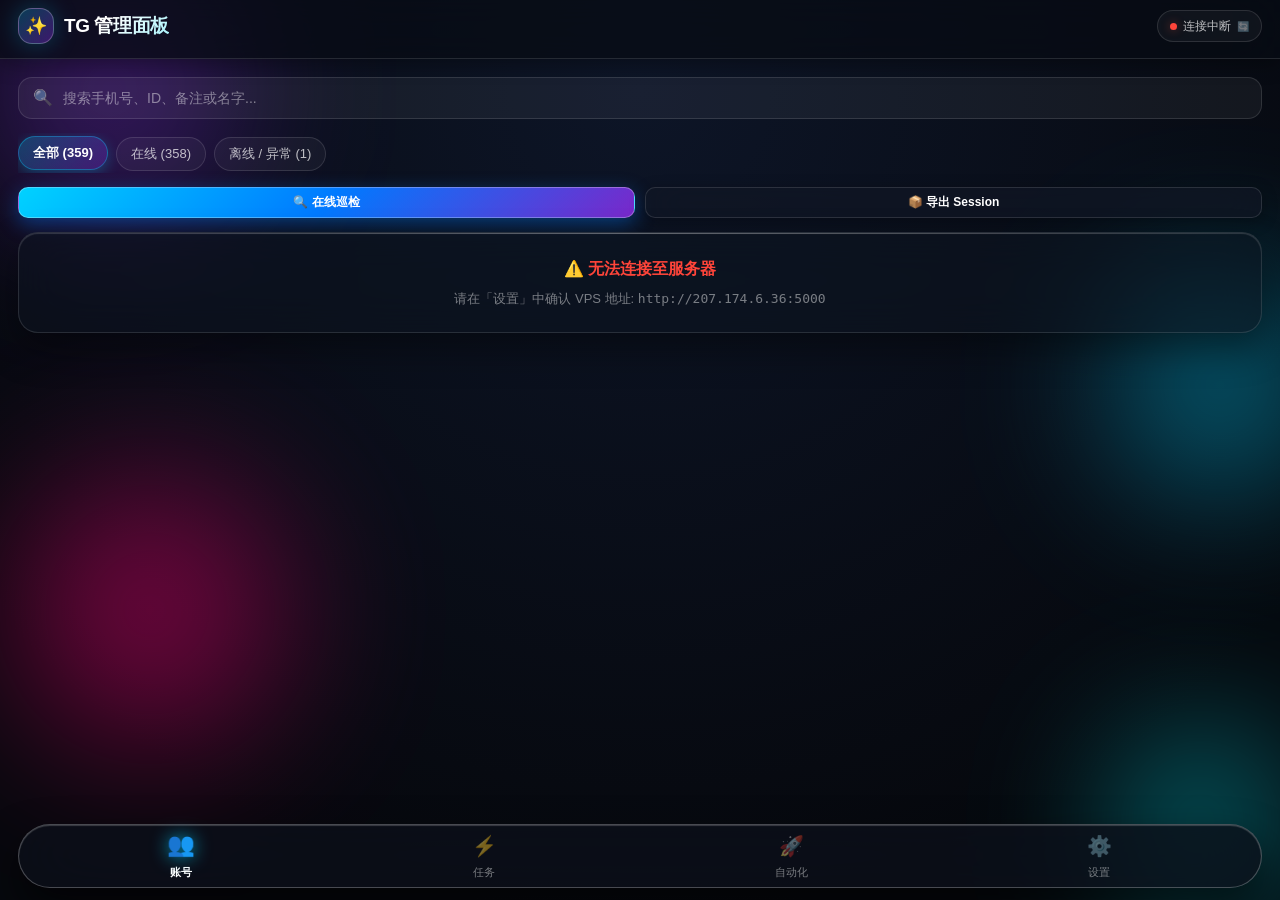
==== index.html @ 0efff495 "Initial commit: iOS Liquid Glass TGPanel Xcode project and GitHub Actions workflow" ====
<!DOCTYPE html>
<html lang="zh-CN">
<head>
  <meta charset="UTF-8">
  <meta name="viewport" content="width=device-width, initial-scale=1.0, maximum-scale=1.0, user-scalable=no, viewport-fit=cover">
  <meta name="apple-mobile-web-app-capable" content="yes">
  <meta name="apple-mobile-web-app-status-bar-style" content="black-translucent">
  <meta name="apple-mobile-web-app-title" content="TG面板">
  <title>TG 多账号管理面板</title>
  <link rel="stylesheet" href="styles.css">
</head>
<body>

  <!-- Ambient Dynamic Liquid Glow Background -->
  <div class="liquid-ambient-bg">
    <div class="orb orb-1"></div>
    <div class="orb orb-2"></div>
    <div class="orb orb-3"></div>
    <div class="orb orb-4"></div>
  </div>

  <!-- Toast Notification -->
  <div id="toast" class="glass-toast">提示信息</div>

  <!-- Main App Shell -->
  <div class="app-container">

    <!-- Glass Header -->
    <header class="glass-header">
      <div class="header-top">
        <div class="brand-wrapper">
          <div class="brand-logo-glass">✨</div>
          <span class="brand-title">TG 管理面板</span>
        </div>
        <div class="server-badge" onclick="loadData()">
          <span id="server-status-dot" class="status-dot"></span>
          <span id="server-status-text">VPS 在线</span>
          <span style="font-size:10px; opacity:0.6;">🔄</span>
        </div>
      </div>
    </header>

    <!-- Tab 1: 账号 (Accounts) -->
    <main id="tab-accounts" class="tab-content active">
      <div style="display:flex; flex-direction:column; gap:14px;">
        
        <!-- Search & Quick Action Bar -->
        <div class="glass-search-box">
          <span style="opacity:0.6;">🔍</span>
          <input type="text" id="account-search-input" placeholder="搜索手机号、ID、备注或名字...">
        </div>

        <!-- Filter Row -->
        <div id="account-filter-row" class="filter-scroll-row">
          <div class="glass-pill active" data-filter="all">全部 (<span id="acc-count-all">359</span>)</div>
          <div class="glass-pill" data-filter="online">在线 (<span id="acc-count-online">358</span>)</div>
          <div class="glass-pill" data-filter="offline">离线 / 异常 (<span id="acc-count-offline">1</span>)</div>
        </div>

        <!-- Quick Toolbar -->
        <div style="display:flex; gap:10px; justify-content:space-between;">
          <button class="glass-btn glass-btn-primary glass-btn-sm" onclick="triggerDailyCheck()" style="flex:1;">
            🔍 在线巡检
          </button>
          <button class="glass-btn glass-btn-sm" onclick="triggerExportSessions()" style="flex:1;">
            📦 导出 Session
          </button>
        </div>

        <!-- Account List Grid -->
        <div id="accounts-list" class="accounts-grid">
          <!-- Loaded via app.js -->
        </div>

      </div>
    </main>

    <!-- Tab 2: 任务 (Tasks) -->
    <main id="tab-tasks" class="tab-content">
      <div style="display:flex; flex-direction:column; gap:14px;">
        <div style="display:flex; justify-content:space-between; align-items:center;">
          <h2 style="font-size:18px; font-weight:700;">后台任务队列</h2>
          <button class="glass-btn glass-btn-sm" onclick="loadTasks()">🔄 刷新状态</button>
        </div>
        
        <div id="tasks-list" style="display:flex; flex-direction:column; gap:12px;">
          <!-- Loaded via app.js -->
        </div>
      </div>
    </main>

    <!-- Tab 3: 自动化 (Automations) -->
    <main id="tab-automations" class="tab-content">
      <div style="display:flex; flex-direction:column; gap:16px;">
        <h2 style="font-size:18px; font-weight:700;">快捷自动化动作</h2>
        
        <div class="auto-grid">
          <!-- Auto Verify -->
          <div class="glass-card auto-card-btn" onclick="triggerAutoVerify()">
            <div class="auto-icon-box" style="color:var(--accent-cyan); box-shadow:0 0 16px rgba(0,210,255,0.3);">⚡</div>
            <div>
              <div class="auto-title">自动进群验证</div>
              <div class="auto-desc">智能识别群按钮/验证码</div>
            </div>
          </div>

          <!-- LuckyStar Lottery -->
          <div class="glass-card auto-card-btn" onclick="triggerLuckyStar()">
            <div class="auto-icon-box" style="color:#ff0080; box-shadow:0 0 16px rgba(255,0,128,0.3);">🎰</div>
            <div>
              <div class="auto-title">幸运星抽奖</div>
              <div class="auto-desc">批量参与幸运星福利</div>
            </div>
          </div>

          <!-- Daily Checkin -->
          <div class="glass-card auto-card-btn" onclick="triggerDailyCheck()">
            <div class="auto-icon-box" style="color:var(--accent-mint); box-shadow:0 0 16px rgba(0,242,254,0.3);">📅</div>
            <div>
              <div class="auto-title">每日自动签到</div>
              <div class="auto-desc">Bot 签到与打卡自动化</div>
            </div>
          </div>

          <!-- Export Sessions -->
          <div class="glass-card auto-card-btn" onclick="triggerExportSessions()">
            <div class="auto-icon-box" style="color:var(--accent-purple); box-shadow:0 0 16px rgba(121,40,202,0.3);">📦</div>
            <div>
              <div class="auto-title">导出 Session</div>
              <div class="auto-desc">全量会话打包为 ZIP</div>
            </div>
          </div>
        </div>

      </div>
    </main>

    <!-- Tab 4: 设置 (Settings) -->
    <main id="tab-settings" class="tab-content">
      <div style="display:flex; flex-direction:column; gap:16px;">
        <h2 style="font-size:18px; font-weight:700;">系统与连接设置</h2>

        <div class="glass-card" style="display:flex; flex-direction:column; gap:14px;">
          <div style="font-size:15px; font-weight:600;">VPS 服务器直连地址</div>
          <div class="glass-search-box">
            <input type="text" id="server-url-input" placeholder="http://207.174.6.36:5000">
          </div>
          <button class="glass-btn glass-btn-primary" onclick="saveServerSettings()">
            💾 保存并应用连接
          </button>
        </div>

        <div class="glass-card" style="display:flex; flex-direction:column; gap:10px; font-size:13px; color:var(--text-secondary);">
          <div style="font-weight:700; font-size:15px; color:#fff;">关于 TGPanel iOS</div>
          <p>版本: <strong>v3.2.0 (Liquid Glass Edition)</strong></p>
          <p>风格: <strong>液态弥散玻璃 (Liquid Glassmorphism)</strong></p>
          <p>模式: <strong>独立客户端直连 (VPS 零修改架构)</strong></p>
        </div>
      </div>
    </main>

  </div>

  <!-- Realtime Log Terminal Sheet Modal -->
  <div id="log-modal" class="glass-modal-overlay" onclick="if(event.target===this)closeLogModal()">
    <div class="glass-modal-sheet">
      <div class="sheet-handle"></div>
      <div style="display:flex; justify-content:space-between; align-items:center;">
        <h3 id="log-modal-title" style="font-size:17px; font-weight:700;">实时任务日志</h3>
        <button class="glass-btn glass-btn-sm" onclick="closeLogModal()">✕ 关闭</button>
      </div>
      <div id="terminal-log-content" class="terminal-log-view">
        正在拉取最新控制台输出...
      </div>
    </div>
  </div>

  <!-- Floating Glass Tab Bar (iOS Native Style) -->
  <nav class="glass-tabbar">
    <div class="tabbar-item active" data-tab="accounts">
      <span class="tab-icon">👥</span>
      <span>账号</span>
    </div>
    <div class="tabbar-item" data-tab="tasks" style="position:relative;">
      <span class="tab-icon">⚡</span>
      <span>任务</span>
      <span id="task-running-badge" style="display:none; position:absolute; top:4px; right:12px; background:var(--accent-cyan); color:#000; font-size:9px; font-weight:800; padding:1px 5px; border-radius:10px;"></span>
    </div>
    <div class="tabbar-item" data-tab="automations">
      <span class="tab-icon">🚀</span>
      <span>自动化</span>
    </div>
    <div class="tabbar-item" data-tab="settings">
      <span class="tab-icon">⚙️</span>
      <span>设置</span>
    </div>
  </nav>

  <script src="app.js"></script>
</body>
</html>
---- styles.css ----
/* =========================================================
   TGPanel iOS Liquid Glassmorphism Design System (2026 Edition)
   ========================================================= */

:root {
  --bg-base: #06080d;
  --bg-deep: #0b0f19;
  
  /* Liquid Accents */
  --accent-cyan: #00d2ff;
  --accent-blue: #007aff;
  --accent-purple: #7928ca;
  --accent-pink: #ff0080;
  --accent-mint: #00f2fe;
  --accent-green: #30d158;
  --accent-orange: #ff9500;
  --accent-red: #ff453a;

  /* Glass Materials */
  --glass-bg-primary: rgba(18, 24, 38, 0.65);
  --glass-bg-secondary: rgba(255, 255, 255, 0.04);
  --glass-bg-card: rgba(14, 20, 32, 0.55);
  --glass-bg-sheet: rgba(10, 14, 24, 0.85);
  --glass-border: rgba(255, 255, 255, 0.12);
  --glass-border-highlight: rgba(255, 255, 255, 0.25);
  --glass-border-cyan: rgba(0, 210, 255, 0.35);
  
  /* Text */
  --text-primary: #ffffff;
  --text-secondary: rgba(255, 255, 255, 0.72);
  --text-muted: rgba(255, 255, 255, 0.45);
  --text-link: #38bdf8;

  /* Blur & Radius */
  --blur-strong: 32px;
  --blur-medium: 20px;
  --blur-light: 10px;
  --radius-xl: 28px;
  --radius-lg: 20px;
  --radius-md: 14px;
  --radius-sm: 10px;
  --radius-pill: 9999px;

  /* Shadows */
  --shadow-glass: 0 16px 36px rgba(0, 0, 0, 0.4), inset 0 1px 1px rgba(255, 255, 255, 0.15);
  --shadow-glow-cyan: 0 0 24px rgba(0, 210, 255, 0.25);
  --shadow-glow-purple: 0 0 24px rgba(121, 40, 202, 0.25);
  --shadow-glow-green: 0 0 16px rgba(48, 209, 88, 0.3);
  
  /* Safe Areas */
  --safe-top: env(safe-area-inset-top, 24px);
  --safe-bottom: env(safe-area-inset-bottom, 24px);
}

* {
  box-sizing: border-box;
  margin: 0;
  padding: 0;
  -webkit-tap-highlight-color: transparent;
  user-select: none;
  -webkit-user-select: none;
}

input, textarea, select {
  user-select: auto;
  -webkit-user-select: auto;
}

body {
  font-family: -apple-system, BlinkMacSystemFont, "SF Pro Display", "SF Pro Text", "Helvetica Neue", sans-serif;
  background-color: var(--bg-base);
  color: var(--text-primary);
  min-height: 100vh;
  min-height: -webkit-fill-available;
  overflow-x: hidden;
  position: relative;
  line-height: 1.5;
  -webkit-font-smoothing: antialiased;
}

/* =========================================================
   Liquid Ambient Mesh Background
   ========================================================= */
.liquid-ambient-bg {
  position: fixed;
  top: 0;
  left: 0;
  right: 0;
  bottom: 0;
  z-index: -1;
  overflow: hidden;
  pointer-events: none;
  background: radial-gradient(circle at 50% 10%, #0d1527 0%, var(--bg-base) 80%);
}

.orb {
  position: absolute;
  border-radius: 50%;
  filter: blur(70px);
  opacity: 0.6;
  animation: floatOrb 18s ease-in-out infinite alternate;
}

.orb-1 {
  width: 380px;
  height: 380px;
  background: radial-gradient(circle, var(--accent-purple) 0%, rgba(121, 40, 202, 0) 70%);
  top: -100px;
  left: -80px;
  animation-duration: 22s;
}

.orb-2 {
  width: 320px;
  height: 320px;
  background: radial-gradient(circle, var(--accent-cyan) 0%, rgba(0, 210, 255, 0) 70%);
  top: 25%;
  right: -100px;
  animation-duration: 16s;
  animation-delay: -5s;
}

.orb-3 {
  width: 400px;
  height: 400px;
  background: radial-gradient(circle, #ff007a 0%, rgba(255, 0, 122, 0) 70%);
  bottom: 10%;
  left: -50px;
  animation-duration: 25s;
  animation-delay: -10s;
}

.orb-4 {
  width: 260px;
  height: 260px;
  background: radial-gradient(circle, var(--accent-mint) 0%, rgba(0, 242, 254, 0) 70%);
  bottom: -50px;
  right: -50px;
  animation-duration: 20s;
  animation-delay: -15s;
}

@keyframes floatOrb {
  0% { transform: translate(0, 0) scale(1); }
  50% { transform: translate(40px, 60px) scale(1.15); }
  100% { transform: translate(-30px, 30px) scale(0.9); }
}

/* =========================================================
   App Shell Layout
   ========================================================= */
.app-container {
  display: flex;
  flex-direction: column;
  min-height: 100vh;
  padding-bottom: calc(90px + var(--safe-bottom));
}

/* Glass Header (Dynamic Island / Notch Friendly) */
.glass-header {
  position: sticky;
  top: 0;
  z-index: 100;
  padding: calc(var(--safe-top) + 8px) 18px 14px;
  background: rgba(8, 12, 20, 0.72);
  backdrop-filter: blur(var(--blur-strong));
  -webkit-backdrop-filter: blur(var(--blur-strong));
  border-bottom: 1px solid var(--glass-border);
  box-shadow: 0 4px 20px rgba(0,0,0,0.35);
  display: flex;
  flex-direction: column;
  gap: 12px;
}

.header-top {
  display: flex;
  align-items: center;
  justify-content: space-between;
}

.brand-wrapper {
  display: flex;
  align-items: center;
  gap: 10px;
}

.brand-logo-glass {
  width: 36px;
  height: 36px;
  border-radius: var(--radius-md);
  background: linear-gradient(135deg, rgba(0, 210, 255, 0.25), rgba(121, 40, 202, 0.45));
  border: 1px solid var(--glass-border-highlight);
  display: flex;
  align-items: center;
  justify-content: center;
  box-shadow: var(--shadow-glow-cyan);
  font-size: 18px;
}

.brand-title {
  font-size: 19px;
  font-weight: 700;
  letter-spacing: -0.4px;
  background: linear-gradient(135deg, #ffffff 40%, #a5f3fc 100%);
  -webkit-background-clip: text;
  -webkit-text-fill-color: transparent;
}

.server-badge {
  display: flex;
  align-items: center;
  gap: 6px;
  padding: 6px 12px;
  background: var(--glass-bg-secondary);
  border: 1px solid var(--glass-border);
  border-radius: var(--radius-pill);
  font-size: 12px;
  font-weight: 500;
  color: var(--text-secondary);
  cursor: pointer;
  transition: all 0.25s ease;
}

.server-badge:active {
  transform: scale(0.96);
  background: rgba(255, 255, 255, 0.08);
}

.status-dot {
  width: 7px;
  height: 7px;
  border-radius: 50%;
  background-color: var(--accent-green);
  box-shadow: var(--shadow-glow-green);
  animation: pulseDot 2s infinite;
}

.status-dot.offline {
  background-color: var(--accent-red);
  box-shadow: 0 0 10px rgba(255, 69, 58, 0.4);
  animation: none;
}

@keyframes pulseDot {
  0%, 100% { opacity: 1; transform: scale(1); }
  50% { opacity: 0.5; transform: scale(1.2); }
}

/* =========================================================
   Glass Cards & Core UI Components
   ========================================================= */
.glass-card {
  background: var(--glass-bg-card);
  backdrop-filter: blur(var(--blur-medium));
  -webkit-backdrop-filter: blur(var(--blur-medium));
  border: 1px solid var(--glass-border);
  border-radius: var(--radius-lg);
  padding: 16px;
  box-shadow: var(--shadow-glass);
  position: relative;
  overflow: hidden;
  transition: transform 0.2s ease, border-color 0.25s ease;
}

.glass-card::before {
  content: '';
  position: absolute;
  top: 0;
  left: 0;
  right: 0;
  height: 1px;
  background: linear-gradient(90deg, rgba(255,255,255,0) 0%, rgba(255,255,255,0.25) 50%, rgba(255,255,255,0) 100%);
}

.glass-card:active {
  transform: scale(0.985);
}

/* Search Bar (Liquid Glass Style) */
.glass-search-box {
  display: flex;
  align-items: center;
  background: rgba(255, 255, 255, 0.05);
  border: 1px solid var(--glass-border);
  border-radius: var(--radius-md);
  padding: 8px 14px;
  gap: 10px;
  transition: all 0.3s cubic-bezier(0.16, 1, 0.3, 1);
}

.glass-search-box:focus-within {
  background: rgba(255, 255, 255, 0.08);
  border-color: var(--accent-cyan);
  box-shadow: 0 0 18px rgba(0, 210, 255, 0.2);
}

.glass-search-box input {
  background: transparent;
  border: none;
  outline: none;
  color: var(--text-primary);
  font-size: 14px;
  width: 100%;
}

.glass-search-box input::placeholder {
  color: var(--text-muted);
}

/* Filter Pills */
.filter-scroll-row {
  display: flex;
  gap: 8px;
  overflow-x: auto;
  padding: 4px 0 2px;
  scrollbar-width: none;
}
.filter-scroll-row::-webkit-scrollbar {
  display: none;
}

.glass-pill {
  padding: 6px 14px;
  border-radius: var(--radius-pill);
  background: rgba(255, 255, 255, 0.04);
  border: 1px solid var(--glass-border);
  font-size: 13px;
  font-weight: 500;
  color: var(--text-secondary);
  white-space: nowrap;
  cursor: pointer;
  transition: all 0.25s cubic-bezier(0.175, 0.885, 0.32, 1.275);
}

.glass-pill.active {
  background: linear-gradient(135deg, rgba(0, 210, 255, 0.25), rgba(121, 40, 202, 0.35));
  border-color: var(--glass-border-cyan);
  color: #fff;
  font-weight: 600;
  box-shadow: 0 4px 14px rgba(0, 210, 255, 0.25);
  transform: translateY(-1px);
}

/* Glass Buttons */
.glass-btn {
  display: inline-flex;
  align-items: center;
  justify-content: center;
  gap: 8px;
  padding: 10px 18px;
  border-radius: var(--radius-md);
  font-size: 14px;
  font-weight: 600;
  border: 1px solid var(--glass-border);
  background: var(--glass-bg-primary);
  color: var(--text-primary);
  cursor: pointer;
  backdrop-filter: blur(var(--blur-medium));
  -webkit-backdrop-filter: blur(var(--blur-medium));
  box-shadow: 0 4px 16px rgba(0,0,0,0.3);
  transition: all 0.25s cubic-bezier(0.16, 1, 0.3, 1);
  text-decoration: none;
}

.glass-btn:active {
  transform: scale(0.95);
  background: rgba(255, 255, 255, 0.12);
}

.glass-btn-primary {
  background: linear-gradient(135deg, #00d2ff 0%, #007aff 50%, #7928ca 100%);
  border: 1px solid rgba(255, 255, 255, 0.3);
  box-shadow: 0 6px 20px rgba(0, 122, 255, 0.4);
  color: #fff;
}

.glass-btn-primary:active {
  box-shadow: 0 2px 10px rgba(0, 122, 255, 0.6);
}

.glass-btn-danger {
  background: linear-gradient(135deg, rgba(255, 69, 58, 0.3), rgba(255, 69, 58, 0.15));
  border-color: rgba(255, 69, 58, 0.4);
  color: #ff6961;
}

.glass-btn-sm {
  padding: 6px 12px;
  font-size: 12px;
  border-radius: var(--radius-sm);
}

/* =========================================================
   Tab Content Containers
   ========================================================= */
.tab-content {
  display: none;
  padding: 18px;
  animation: fadeIn 0.3s cubic-bezier(0.16, 1, 0.3, 1);
}

.tab-content.active {
  display: block;
}

@keyframes fadeIn {
  from { opacity: 0; transform: translateY(8px); }
  to { opacity: 1; transform: translateY(0); }
}

/* Account List Item Cards */
.accounts-grid {
  display: flex;
  flex-direction: column;
  gap: 12px;
}

.account-card {
  display: flex;
  flex-direction: column;
  gap: 10px;
}

.account-card-header {
  display: flex;
  justify-content: space-between;
  align-items: flex-start;
}

.account-title-row {
  display: flex;
  align-items: center;
  gap: 8px;
}

.account-name {
  font-size: 16px;
  font-weight: 700;
  color: var(--text-primary);
}

.account-phone {
  font-size: 13px;
  color: var(--accent-cyan);
  font-family: ui-monospace, "SF Mono", monospace;
  background: rgba(0, 210, 255, 0.1);
  padding: 2px 8px;
  border-radius: 6px;
  border: 1px solid rgba(0, 210, 255, 0.2);
}

.account-meta {
  display: grid;
  grid-template-columns: repeat(2, 1fr);
  gap: 8px;
  font-size: 12px;
  color: var(--text-secondary);
}

.meta-box {
  background: rgba(255, 255, 255, 0.03);
  padding: 6px 10px;
  border-radius: 8px;
  border: 1px solid rgba(255, 255, 255, 0.05);
}

.meta-box span.val {
  color: var(--text-primary);
  font-family: ui-monospace, "SF Mono", monospace;
}

/* =========================================================
   Tasks & Progress Component
   ========================================================= */
.task-item {
  display: flex;
  flex-direction: column;
  gap: 12px;
}

.task-item-top {
  display: flex;
  justify-content: space-between;
  align-items: center;
}

.task-badge-state {
  font-size: 11px;
  font-weight: 700;
  text-transform: uppercase;
  padding: 3px 8px;
  border-radius: 6px;
}

.state-running { background: rgba(0, 210, 255, 0.2); color: var(--accent-cyan); border: 1px solid rgba(0, 210, 255, 0.3); }
.state-done { background: rgba(48, 209, 88, 0.2); color: var(--accent-green); border: 1px solid rgba(48, 209, 88, 0.3); }
.state-failed { background: rgba(255, 69, 58, 0.2); color: var(--accent-red); border: 1px solid rgba(255, 69, 58, 0.3); }
.state-paused { background: rgba(255, 149, 0, 0.2); color: var(--accent-orange); border: 1px solid rgba(255, 149, 0, 0.3); }

.glass-progress-bar {
  width: 100%;
  height: 8px;
  background: rgba(255, 255, 255, 0.08);
  border-radius: 99px;
  overflow: hidden;
  border: 1px solid rgba(255, 255, 255, 0.05);
  position: relative;
}

.glass-progress-fill {
  height: 100%;
  background: linear-gradient(90deg, var(--accent-cyan), var(--accent-purple), var(--accent-pink));
  border-radius: 99px;
  transition: width 0.4s ease;
  box-shadow: 0 0 12px rgba(0, 210, 255, 0.6);
}

/* =========================================================
   Automations Action Grid
   ========================================================= */
.auto-grid {
  display: grid;
  grid-template-columns: repeat(auto-fill, minmax(160px, 1fr));
  gap: 14px;
}

.auto-card-btn {
  display: flex;
  flex-direction: column;
  align-items: flex-start;
  gap: 10px;
  padding: 16px;
  cursor: pointer;
}

.auto-icon-box {
  width: 44px;
  height: 44px;
  border-radius: var(--radius-md);
  background: linear-gradient(135deg, rgba(255,255,255,0.1), rgba(255,255,255,0.03));
  border: 1px solid var(--glass-border-highlight);
  display: flex;
  align-items: center;
  justify-content: center;
  font-size: 22px;
}

.auto-title {
  font-size: 15px;
  font-weight: 700;
  color: var(--text-primary);
}

.auto-desc {
  font-size: 12px;
  color: var(--text-muted);
}

/* =========================================================
   Floating Glass Tab Bar (iOS Native Style)
   ========================================================= */
.glass-tabbar {
  position: fixed;
  bottom: calc(var(--safe-bottom) + 12px);
  left: 18px;
  right: 18px;
  height: 64px;
  background: rgba(12, 16, 26, 0.78);
  backdrop-filter: blur(var(--blur-strong));
  -webkit-backdrop-filter: blur(var(--blur-strong));
  border: 1px solid var(--glass-border-highlight);
  border-radius: 32px;
  display: flex;
  justify-content: space-around;
  align-items: center;
  padding: 0 10px;
  box-shadow: 0 20px 40px rgba(0, 0, 0, 0.6), inset 0 1px 1px rgba(255, 255, 255, 0.2);
  z-index: 999;
}

.tabbar-item {
  display: flex;
  flex-direction: column;
  align-items: center;
  justify-content: center;
  gap: 3px;
  color: var(--text-muted);
  font-size: 11px;
  font-weight: 500;
  padding: 8px 16px;
  border-radius: var(--radius-pill);
  cursor: pointer;
  transition: all 0.3s cubic-bezier(0.175, 0.885, 0.32, 1.275);
}

.tabbar-item .tab-icon {
  font-size: 20px;
  transition: transform 0.3s ease;
}

.tabbar-item.active {
  color: #fff;
  font-weight: 700;
}

.tabbar-item.active .tab-icon {
  transform: translateY(-2px) scale(1.12);
  filter: drop-shadow(0 0 8px rgba(0, 210, 255, 0.7));
}

.tabbar-item:active {
  transform: scale(0.9);
}

/* =========================================================
   Glass Modal & Log Viewer
   ========================================================= */
.glass-modal-overlay {
  position: fixed;
  top: 0;
  left: 0;
  right: 0;
  bottom: 0;
  background: rgba(0, 0, 0, 0.65);
  backdrop-filter: blur(16px);
  -webkit-backdrop-filter: blur(16px);
  z-index: 1000;
  display: flex;
  align-items: flex-end;
  opacity: 0;
  pointer-events: none;
  transition: opacity 0.3s ease;
}

.glass-modal-overlay.open {
  opacity: 1;
  pointer-events: auto;
}

.glass-modal-sheet {
  width: 100%;
  max-height: 85vh;
  background: var(--glass-bg-sheet);
  border-top: 1px solid var(--glass-border-highlight);
  border-radius: 32px 32px 0 0;
  padding: 24px 20px calc(var(--safe-bottom) + 24px);
  box-shadow: 0 -20px 50px rgba(0,0,0,0.8);
  transform: translateY(100%);
  transition: transform 0.35s cubic-bezier(0.16, 1, 0.3, 1);
  display: flex;
  flex-direction: column;
  gap: 16px;
  overflow-y: auto;
}

.glass-modal-overlay.open .glass-modal-sheet {
  transform: translateY(0);
}

.sheet-handle {
  width: 40px;
  height: 5px;
  background: rgba(255, 255, 255, 0.25);
  border-radius: 99px;
  align-self: center;
  margin-bottom: -4px;
}

.terminal-log-view {
  background: #020408;
  border: 1px solid rgba(255, 255, 255, 0.08);
  border-radius: var(--radius-md);
  padding: 14px;
  font-family: ui-monospace, "SF Mono", "Fira Code", monospace;
  font-size: 12px;
  color: #a7f3d0;
  max-height: 380px;
  overflow-y: auto;
  white-space: pre-wrap;
  line-height: 1.6;
}

/* Toast Alerts */
.glass-toast {
  position: fixed;
  top: calc(var(--safe-top) + 20px);
  left: 50%;
  transform: translateX(-50%) translateY(-30px);
  background: rgba(18, 26, 44, 0.9);
  backdrop-filter: blur(var(--blur-strong));
  -webkit-backdrop-filter: blur(var(--blur-strong));
  border: 1px solid var(--glass-border-highlight);
  padding: 10px 20px;
  border-radius: var(--radius-pill);
  color: #fff;
  font-size: 14px;
  font-weight: 600;
  box-shadow: 0 10px 30px rgba(0, 0, 0, 0.5), var(--shadow-glow-cyan);
  z-index: 9999;
  opacity: 0;
  pointer-events: none;
  transition: all 0.3s cubic-bezier(0.175, 0.885, 0.32, 1.275);
}

.glass-toast.show {
  transform: translateX(-50%) translateY(0);
  opacity: 1;
}
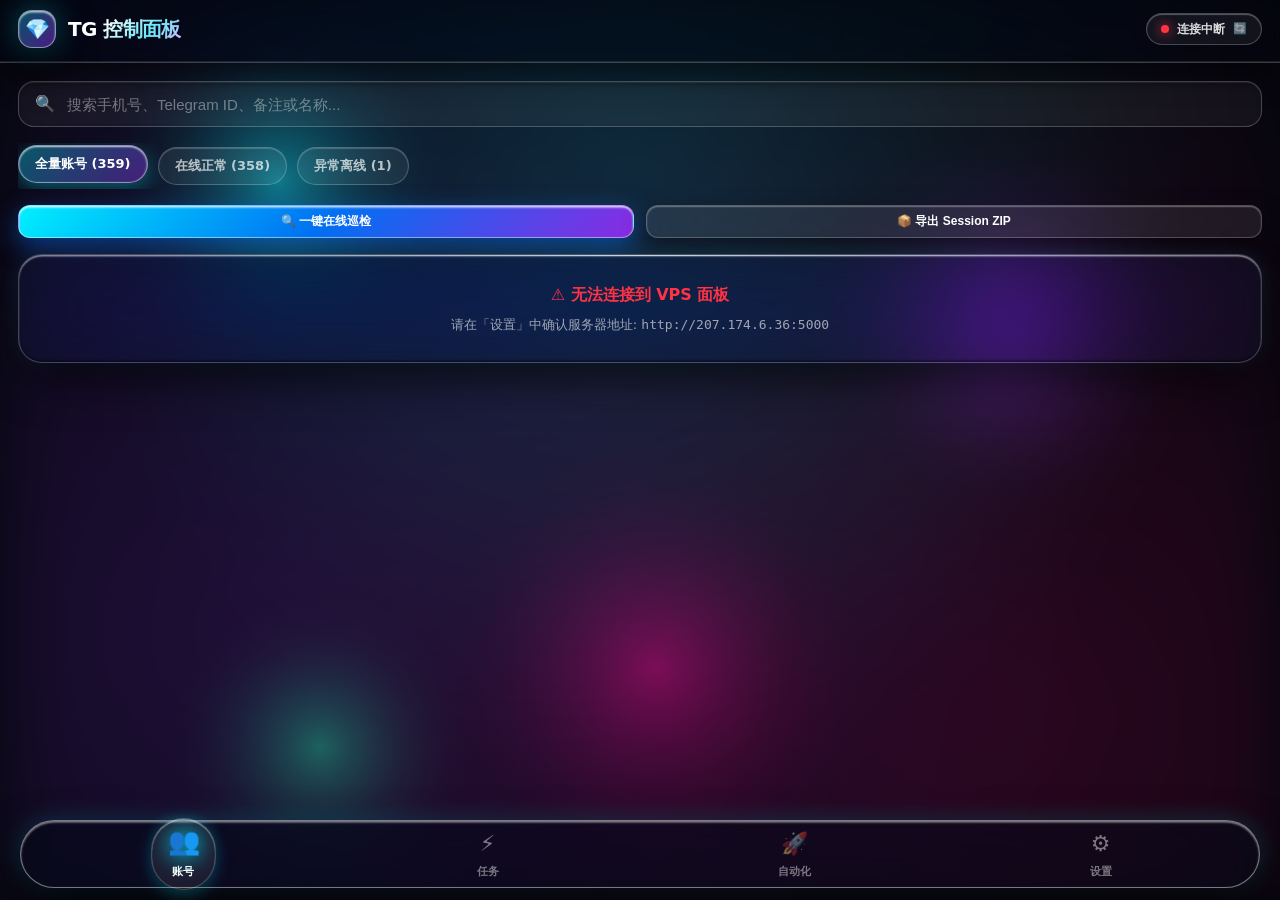
==== commit 8a030b48: "Overhaul iOS 27 hyper-fluid liquid glass UI with real-time dynamic canvas, touch ripples, and comple" ====
--- a/index.html
+++ b/index.html
@@ -11,65 +11,61 @@
 </head>
 <body>
 
-  <!-- Ambient Dynamic Liquid Glow Background -->
-  <div class="liquid-ambient-bg">
-    <div class="orb orb-1"></div>
-    <div class="orb orb-2"></div>
-    <div class="orb orb-3"></div>
-    <div class="orb orb-4"></div>
-  </div>
+  <!-- Dynamic Real-time Organic Liquid Mesh Canvas -->
+  <canvas id="liquid-canvas"></canvas>
+  <div class="liquid-caustic-layer"></div>
 
-  <!-- Toast Notification -->
-  <div id="toast" class="glass-toast">提示信息</div>
+  <!-- Crystal Toast Alert -->
+  <div id="toast" class="crystal-toast">系统就绪</div>
 
-  <!-- Main App Shell -->
+  <!-- App Shell Layout -->
   <div class="app-container">
 
-    <!-- Glass Header -->
+    <!-- Crystal Header (Dynamic Island Style) -->
     <header class="glass-header">
       <div class="header-top">
         <div class="brand-wrapper">
-          <div class="brand-logo-glass">✨</div>
-          <span class="brand-title">TG 管理面板</span>
+          <div class="brand-logo-crystal">💎</div>
+          <span class="brand-title">TG 控制面板</span>
         </div>
-        <div class="server-badge" onclick="loadData()">
-          <span id="server-status-dot" class="status-dot"></span>
+        <div class="server-capsule" onclick="loadData()">
+          <span id="server-status-dot" class="neon-dot"></span>
           <span id="server-status-text">VPS 在线</span>
-          <span style="font-size:10px; opacity:0.6;">🔄</span>
+          <span style="font-size:11px; opacity:0.7;">🔄</span>
         </div>
       </div>
     </header>
 
     <!-- Tab 1: 账号 (Accounts) -->
     <main id="tab-accounts" class="tab-content active">
-      <div style="display:flex; flex-direction:column; gap:14px;">
+      <div style="display:flex; flex-direction:column; gap:16px;">
         
-        <!-- Search & Quick Action Bar -->
-        <div class="glass-search-box">
-          <span style="opacity:0.6;">🔍</span>
-          <input type="text" id="account-search-input" placeholder="搜索手机号、ID、备注或名字...">
+        <!-- Search Field -->
+        <div class="crystal-search-box">
+          <span style="font-size:16px; opacity:0.8;">🔍</span>
+          <input type="text" id="account-search-input" placeholder="搜索手机号、Telegram ID、备注或名称...">
         </div>
 
         <!-- Filter Row -->
-        <div id="account-filter-row" class="filter-scroll-row">
-          <div class="glass-pill active" data-filter="all">全部 (<span id="acc-count-all">359</span>)</div>
-          <div class="glass-pill" data-filter="online">在线 (<span id="acc-count-online">358</span>)</div>
-          <div class="glass-pill" data-filter="offline">离线 / 异常 (<span id="acc-count-offline">1</span>)</div>
+        <div id="account-filter-row" class="filter-row">
+          <div class="crystal-pill active" data-filter="all">全量账号 (<span id="acc-count-all">359</span>)</div>
+          <div class="crystal-pill" data-filter="online">在线正常 (<span id="acc-count-online">358</span>)</div>
+          <div class="crystal-pill" data-filter="offline">异常离线 (<span id="acc-count-offline">1</span>)</div>
         </div>
 
-        <!-- Quick Toolbar -->
-        <div style="display:flex; gap:10px; justify-content:space-between;">
-          <button class="glass-btn glass-btn-primary glass-btn-sm" onclick="triggerDailyCheck()" style="flex:1;">
-            🔍 在线巡检
+        <!-- Action Grid -->
+        <div style="display:grid; grid-template-columns:1fr 1fr; gap:12px;">
+          <button class="crystal-btn crystal-btn-primary crystal-btn-sm" onclick="triggerDailyCheck()">
+            🔍 一键在线巡检
           </button>
-          <button class="glass-btn glass-btn-sm" onclick="triggerExportSessions()" style="flex:1;">
-            📦 导出 Session
+          <button class="crystal-btn crystal-btn-sm" onclick="triggerExportSessions()">
+            📦 导出 Session ZIP
           </button>
         </div>
 
         <!-- Account List Grid -->
         <div id="accounts-list" class="accounts-grid">
-          <!-- Loaded via app.js -->
+          <!-- Populated by app.js -->
         </div>
 
       </div>
@@ -77,120 +73,119 @@
 
     <!-- Tab 2: 任务 (Tasks) -->
     <main id="tab-tasks" class="tab-content">
-      <div style="display:flex; flex-direction:column; gap:14px;">
+      <div style="display:flex; flex-direction:column; gap:16px;">
         <div style="display:flex; justify-content:space-between; align-items:center;">
-          <h2 style="font-size:18px; font-weight:700;">后台任务队列</h2>
-          <button class="glass-btn glass-btn-sm" onclick="loadTasks()">🔄 刷新状态</button>
+          <h2 style="font-size:19px; font-weight:800; letter-spacing:-0.5px;">实时任务引擎</h2>
+          <button class="crystal-btn crystal-btn-sm" onclick="loadTasks()">🔄 刷新</button>
         </div>
         
-        <div id="tasks-list" style="display:flex; flex-direction:column; gap:12px;">
-          <!-- Loaded via app.js -->
+        <div id="tasks-list" style="display:flex; flex-direction:column; gap:14px;">
+          <!-- Populated by app.js -->
         </div>
       </div>
     </main>
 
     <!-- Tab 3: 自动化 (Automations) -->
     <main id="tab-automations" class="tab-content">
-      <div style="display:flex; flex-direction:column; gap:16px;">
-        <h2 style="font-size:18px; font-weight:700;">快捷自动化动作</h2>
+      <div style="display:flex; flex-direction:column; gap:18px;">
+        <h2 style="font-size:19px; font-weight:800; letter-spacing:-0.5px;">自动化执行器</h2>
         
-        <div class="auto-grid">
-          <!-- Auto Verify -->
-          <div class="glass-card auto-card-btn" onclick="triggerAutoVerify()">
-            <div class="auto-icon-box" style="color:var(--accent-cyan); box-shadow:0 0 16px rgba(0,210,255,0.3);">⚡</div>
+        <div style="display:grid; grid-template-columns:repeat(auto-fill, minmax(160px, 1fr)); gap:14px;">
+          
+          <div class="crystal-card" onclick="triggerAutoVerify()" style="cursor:pointer; display:flex; flex-direction:column; gap:10px;">
+            <div style="width:44px; height:44px; border-radius:14px; background:linear-gradient(135deg,rgba(0,240,255,0.3),rgba(0,112,243,0.5)); border:var(--specular-border-bright); display:flex; align-items:center; justify-content:center; font-size:22px;">⚡</div>
             <div>
-              <div class="auto-title">自动进群验证</div>
-              <div class="auto-desc">智能识别群按钮/验证码</div>
+              <div style="font-size:16px; font-weight:700;">智能入群验证</div>
+              <div style="font-size:12px; color:rgba(255,255,255,0.5);">自动过人机验证码</div>
             </div>
           </div>
 
-          <!-- LuckyStar Lottery -->
-          <div class="glass-card auto-card-btn" onclick="triggerLuckyStar()">
-            <div class="auto-icon-box" style="color:#ff0080; box-shadow:0 0 16px rgba(255,0,128,0.3);">🎰</div>
+          <div class="crystal-card" onclick="triggerLuckyStar()" style="cursor:pointer; display:flex; flex-direction:column; gap:10px;">
+            <div style="width:44px; height:44px; border-radius:14px; background:linear-gradient(135deg,rgba(255,0,127,0.3),rgba(138,43,226,0.5)); border:var(--specular-border-bright); display:flex; align-items:center; justify-content:center; font-size:22px;">🎰</div>
             <div>
-              <div class="auto-title">幸运星抽奖</div>
-              <div class="auto-desc">批量参与幸运星福利</div>
+              <div style="font-size:16px; font-weight:700;">幸运星抽奖</div>
+              <div style="font-size:12px; color:rgba(255,255,255,0.5);">全量账号批量领福利</div>
             </div>
           </div>
 
-          <!-- Daily Checkin -->
-          <div class="glass-card auto-card-btn" onclick="triggerDailyCheck()">
-            <div class="auto-icon-box" style="color:var(--accent-mint); box-shadow:0 0 16px rgba(0,242,254,0.3);">📅</div>
+          <div class="crystal-card" onclick="triggerDailyCheck()" style="cursor:pointer; display:flex; flex-direction:column; gap:10px;">
+            <div style="width:44px; height:44px; border-radius:14px; background:linear-gradient(135deg,rgba(0,255,170,0.3),rgba(0,240,255,0.5)); border:var(--specular-border-bright); display:flex; align-items:center; justify-content:center; font-size:22px;">📅</div>
             <div>
-              <div class="auto-title">每日自动签到</div>
-              <div class="auto-desc">Bot 签到与打卡自动化</div>
+              <div style="font-size:16px; font-weight:700;">每日自动签到</div>
+              <div style="font-size:12px; color:rgba(255,255,255,0.5);">多账号 Bot 自动化</div>
             </div>
           </div>
 
-          <!-- Export Sessions -->
-          <div class="glass-card auto-card-btn" onclick="triggerExportSessions()">
-            <div class="auto-icon-box" style="color:var(--accent-purple); box-shadow:0 0 16px rgba(121,40,202,0.3);">📦</div>
+          <div class="crystal-card" onclick="triggerExportSessions()" style="cursor:pointer; display:flex; flex-direction:column; gap:10px;">
+            <div style="width:44px; height:44px; border-radius:14px; background:linear-gradient(135deg,rgba(138,43,226,0.3),rgba(255,0,127,0.5)); border:var(--specular-border-bright); display:flex; align-items:center; justify-content:center; font-size:22px;">📦</div>
             <div>
-              <div class="auto-title">导出 Session</div>
-              <div class="auto-desc">全量会话打包为 ZIP</div>
+              <div style="font-size:16px; font-weight:700;">全量导出</div>
+              <div style="font-size:12px; color:rgba(255,255,255,0.5);">打包 .session 会话</div>
             </div>
           </div>
+
         </div>
-
       </div>
     </main>
 
     <!-- Tab 4: 设置 (Settings) -->
     <main id="tab-settings" class="tab-content">
-      <div style="display:flex; flex-direction:column; gap:16px;">
-        <h2 style="font-size:18px; font-weight:700;">系统与连接设置</h2>
+      <div style="display:flex; flex-direction:column; gap:18px;">
+        <h2 style="font-size:19px; font-weight:800; letter-spacing:-0.5px;">系统与连接配置</h2>
 
-        <div class="glass-card" style="display:flex; flex-direction:column; gap:14px;">
-          <div style="font-size:15px; font-weight:600;">VPS 服务器直连地址</div>
-          <div class="glass-search-box">
+        <div class="crystal-card" style="display:flex; flex-direction:column; gap:14px;">
+          <div style="font-size:15px; font-weight:700;">VPS 服务器 API 直连地址</div>
+          <div class="crystal-search-box">
             <input type="text" id="server-url-input" placeholder="http://207.174.6.36:5000">
           </div>
-          <button class="glass-btn glass-btn-primary" onclick="saveServerSettings()">
-            💾 保存并应用连接
+          <button class="crystal-btn crystal-btn-primary" onclick="saveServerSettings()">
+            💾 保存并同步连接
           </button>
         </div>
 
-        <div class="glass-card" style="display:flex; flex-direction:column; gap:10px; font-size:13px; color:var(--text-secondary);">
-          <div style="font-weight:700; font-size:15px; color:#fff;">关于 TGPanel iOS</div>
-          <p>版本: <strong>v3.2.0 (Liquid Glass Edition)</strong></p>
-          <p>风格: <strong>液态弥散玻璃 (Liquid Glassmorphism)</strong></p>
-          <p>模式: <strong>独立客户端直连 (VPS 零修改架构)</strong></p>
+        <div class="crystal-card" style="display:flex; flex-direction:column; gap:8px; font-size:13px; color:rgba(255,255,255,0.75);">
+          <div style="font-weight:800; font-size:16px; color:#fff; display:flex; align-items:center; gap:8px;">
+            <span>💎</span> TGPanel iOS Future Edition
+          </div>
+          <p>设计语言: <strong>iOS 27 VisionOS Hyper-Liquid Glass</strong></p>
+          <p>架构模式: <strong>Swift WKWebView 原生容器 (零侵入云端)</strong></p>
+          <p>当前版本: <strong>v3.2.0 (Crystal Refraction)</strong></p>
         </div>
       </div>
     </main>
 
   </div>
 
-  <!-- Realtime Log Terminal Sheet Modal -->
-  <div id="log-modal" class="glass-modal-overlay" onclick="if(event.target===this)closeLogModal()">
-    <div class="glass-modal-sheet">
-      <div class="sheet-handle"></div>
+  <!-- Terminal Log Sheet Modal -->
+  <div id="log-modal" class="modal-backdrop" onclick="if(event.target===this)closeLogModal()">
+    <div class="modal-sheet">
+      <div class="modal-bar"></div>
       <div style="display:flex; justify-content:space-between; align-items:center;">
-        <h3 id="log-modal-title" style="font-size:17px; font-weight:700;">实时任务日志</h3>
-        <button class="glass-btn glass-btn-sm" onclick="closeLogModal()">✕ 关闭</button>
+        <h3 id="log-modal-title" style="font-size:18px; font-weight:800;">任务控制台输出</h3>
+        <button class="crystal-btn crystal-btn-sm" onclick="closeLogModal()">✕ 关闭</button>
       </div>
-      <div id="terminal-log-content" class="terminal-log-view">
+      <div id="terminal-log-content" class="terminal-view">
         正在拉取最新控制台输出...
       </div>
     </div>
   </div>
 
-  <!-- Floating Glass Tab Bar (iOS Native Style) -->
-  <nav class="glass-tabbar">
-    <div class="tabbar-item active" data-tab="accounts">
+  <!-- Prismatic Floating Crystal Tab Bar -->
+  <nav class="crystal-tabbar">
+    <div class="tab-btn active" data-tab="accounts">
       <span class="tab-icon">👥</span>
       <span>账号</span>
     </div>
-    <div class="tabbar-item" data-tab="tasks" style="position:relative;">
+    <div class="tab-btn" data-tab="tasks" style="position:relative;">
       <span class="tab-icon">⚡</span>
       <span>任务</span>
-      <span id="task-running-badge" style="display:none; position:absolute; top:4px; right:12px; background:var(--accent-cyan); color:#000; font-size:9px; font-weight:800; padding:1px 5px; border-radius:10px;"></span>
+      <span id="task-running-badge" style="display:none; position:absolute; top:6px; right:14px; background:var(--neon-cyan); color:#000; font-size:9px; font-weight:900; padding:1px 6px; border-radius:10px; box-shadow:0 0 10px var(--neon-cyan);"></span>
     </div>
-    <div class="tabbar-item" data-tab="automations">
+    <div class="tab-btn" data-tab="automations">
       <span class="tab-icon">🚀</span>
       <span>自动化</span>
     </div>
-    <div class="tabbar-item" data-tab="settings">
+    <div class="tab-btn" data-tab="settings">
       <span class="tab-icon">⚙️</span>
       <span>设置</span>
     </div>
--- a/styles.css
+++ b/styles.css
@@ -1,54 +1,46 @@
-/* =========================================================
-   TGPanel iOS Liquid Glassmorphism Design System (2026 Edition)
-   ========================================================= */
+/* ==========================================================================
+   iOS 27 / visionOS Future Edition: Hyper-Fluid Liquid Glassmorphism CSS Engine
+   ========================================================================== */
 
 :root {
-  --bg-base: #06080d;
-  --bg-deep: #0b0f19;
+  --bg-deep-void: #03060c;
   
-  /* Liquid Accents */
-  --accent-cyan: #00d2ff;
-  --accent-blue: #007aff;
-  --accent-purple: #7928ca;
-  --accent-pink: #ff0080;
-  --accent-mint: #00f2fe;
-  --accent-green: #30d158;
-  --accent-orange: #ff9500;
-  --accent-red: #ff453a;
-
-  /* Glass Materials */
-  --glass-bg-primary: rgba(18, 24, 38, 0.65);
-  --glass-bg-secondary: rgba(255, 255, 255, 0.04);
-  --glass-bg-card: rgba(14, 20, 32, 0.55);
-  --glass-bg-sheet: rgba(10, 14, 24, 0.85);
-  --glass-border: rgba(255, 255, 255, 0.12);
-  --glass-border-highlight: rgba(255, 255, 255, 0.25);
-  --glass-border-cyan: rgba(0, 210, 255, 0.35);
+  /* Futuristic Prismatic Liquid Spectrum */
+  --neon-cyan: #00f0ff;
+  --neon-electric-blue: #0070f3;
+  --neon-violet: #8a2be2;
+  --neon-magenta: #ff007f;
+  --neon-mint: #00ffaa;
+  --neon-amber: #ff9900;
+  --neon-crimson: #ff3344;
+
+  /* True Crystal Liquid Glass Materials */
+  --glass-crystal-card: rgba(16, 24, 44, 0.42);
+  --glass-crystal-sheet: rgba(10, 16, 32, 0.78);
+  --glass-crystal-pill: rgba(255, 255, 255, 0.06);
   
-  /* Text */
-  --text-primary: #ffffff;
-  --text-secondary: rgba(255, 255, 255, 0.72);
-  --text-muted: rgba(255, 255, 255, 0.45);
-  --text-link: #38bdf8;
-
-  /* Blur & Radius */
-  --blur-strong: 32px;
-  --blur-medium: 20px;
-  --blur-light: 10px;
-  --radius-xl: 28px;
-  --radius-lg: 20px;
-  --radius-md: 14px;
-  --radius-sm: 10px;
-  --radius-pill: 9999px;
-
-  /* Shadows */
-  --shadow-glass: 0 16px 36px rgba(0, 0, 0, 0.4), inset 0 1px 1px rgba(255, 255, 255, 0.15);
-  --shadow-glow-cyan: 0 0 24px rgba(0, 210, 255, 0.25);
-  --shadow-glow-purple: 0 0 24px rgba(121, 40, 202, 0.25);
-  --shadow-glow-green: 0 0 16px rgba(48, 209, 88, 0.3);
+  /* Specular Light Borders */
+  --specular-border: 1px solid rgba(255, 255, 255, 0.22);
+  --specular-border-bright: 1px solid rgba(255, 255, 255, 0.45);
+  --specular-border-cyan: 1px solid rgba(0, 240, 255, 0.5);
   
-  /* Safe Areas */
-  --safe-top: env(safe-area-inset-top, 24px);
+  /* Futuristic Inner Refraction Shadows */
+  --shadow-crystal: 
+    0 24px 48px -12px rgba(0, 0, 0, 0.75),
+    inset 0 1.5px 1.5px 0 rgba(255, 255, 255, 0.5),
+    inset 0 -1.5px 2px 0 rgba(0, 0, 0, 0.5),
+    0 0 20px rgba(0, 240, 255, 0.1);
+
+  --shadow-crystal-glow: 
+    0 20px 40px rgba(0, 0, 0, 0.6),
+    0 0 30px rgba(0, 240, 255, 0.35),
+    inset 0 1.5px 2px rgba(255, 255, 255, 0.7);
+
+  /* Deep Apple Retinal Typography */
+  --font-primary: -apple-system, BlinkMacSystemFont, "SF Pro Display", "SF Pro Text", system-ui, sans-serif;
+  --font-mono: ui-monospace, "SF Mono", monospace;
+  
+  --safe-top: env(safe-area-inset-top, 28px);
   --safe-bottom: env(safe-area-inset-bottom, 24px);
 }
 
@@ -57,19 +49,20 @@
   margin: 0;
   padding: 0;
   -webkit-tap-highlight-color: transparent;
+  -webkit-touch-callout: none;
   user-select: none;
   -webkit-user-select: none;
 }
 
-input, textarea, select {
+input, textarea {
   user-select: auto;
   -webkit-user-select: auto;
 }
 
 body {
-  font-family: -apple-system, BlinkMacSystemFont, "SF Pro Display", "SF Pro Text", "Helvetica Neue", sans-serif;
-  background-color: var(--bg-base);
-  color: var(--text-primary);
+  font-family: var(--font-primary);
+  background: var(--bg-deep-void);
+  color: #ffffff;
   min-height: 100vh;
   min-height: -webkit-fill-available;
   overflow-x: hidden;
@@ -78,95 +71,71 @@
   -webkit-font-smoothing: antialiased;
 }
 
-/* =========================================================
-   Liquid Ambient Mesh Background
-   ========================================================= */
-.liquid-ambient-bg {
+/* ==========================================================================
+   Interactive Liquid Mesh Canvas & Dynamic Caustics
+   ========================================================================== */
+#liquid-canvas {
+  position: fixed;
+  top: 0;
+  left: 0;
+  width: 100vw;
+  height: 100vh;
+  z-index: -2;
+  pointer-events: none;
+}
+
+.liquid-caustic-layer {
   position: fixed;
   top: 0;
   left: 0;
   right: 0;
   bottom: 0;
   z-index: -1;
-  overflow: hidden;
   pointer-events: none;
-  background: radial-gradient(circle at 50% 10%, #0d1527 0%, var(--bg-base) 80%);
-}
-
-.orb {
-  position: absolute;
+  background: radial-gradient(circle at 50% 20%, rgba(0, 240, 255, 0.15) 0%, transparent 60%),
+              radial-gradient(circle at 80% 80%, rgba(255, 0, 127, 0.15) 0%, transparent 65%),
+              radial-gradient(circle at 20% 70%, rgba(138, 43, 226, 0.2) 0%, transparent 70%);
+  filter: blur(40px);
+  mix-blend-mode: screen;
+}
+
+/* Ripple effect container */
+.ripple-wave {
+  position: fixed;
   border-radius: 50%;
-  filter: blur(70px);
-  opacity: 0.6;
-  animation: floatOrb 18s ease-in-out infinite alternate;
-}
-
-.orb-1 {
-  width: 380px;
-  height: 380px;
-  background: radial-gradient(circle, var(--accent-purple) 0%, rgba(121, 40, 202, 0) 70%);
-  top: -100px;
-  left: -80px;
-  animation-duration: 22s;
-}
-
-.orb-2 {
-  width: 320px;
-  height: 320px;
-  background: radial-gradient(circle, var(--accent-cyan) 0%, rgba(0, 210, 255, 0) 70%);
-  top: 25%;
-  right: -100px;
-  animation-duration: 16s;
-  animation-delay: -5s;
-}
-
-.orb-3 {
-  width: 400px;
-  height: 400px;
-  background: radial-gradient(circle, #ff007a 0%, rgba(255, 0, 122, 0) 70%);
-  bottom: 10%;
-  left: -50px;
-  animation-duration: 25s;
-  animation-delay: -10s;
-}
-
-.orb-4 {
-  width: 260px;
-  height: 260px;
-  background: radial-gradient(circle, var(--accent-mint) 0%, rgba(0, 242, 254, 0) 70%);
-  bottom: -50px;
-  right: -50px;
-  animation-duration: 20s;
-  animation-delay: -15s;
-}
-
-@keyframes floatOrb {
-  0% { transform: translate(0, 0) scale(1); }
-  50% { transform: translate(40px, 60px) scale(1.15); }
-  100% { transform: translate(-30px, 30px) scale(0.9); }
-}
-
-/* =========================================================
+  transform: translate(-50%, -50%) scale(0);
+  background: radial-gradient(circle, rgba(0, 240, 255, 0.4) 0%, rgba(138, 43, 226, 0.2) 50%, transparent 70%);
+  pointer-events: none;
+  z-index: -1;
+  animation: rippleExpand 1.2s cubic-bezier(0.1, 0.8, 0.3, 1) forwards;
+}
+
+@keyframes rippleExpand {
+  0% { transform: translate(-50%, -50%) scale(0.1); opacity: 0.8; }
+  100% { transform: translate(-50%, -50%) scale(3.5); opacity: 0; }
+}
+
+/* ==========================================================================
    App Shell Layout
-   ========================================================= */
+   ========================================================================== */
 .app-container {
   display: flex;
   flex-direction: column;
   min-height: 100vh;
-  padding-bottom: calc(90px + var(--safe-bottom));
-}
-
-/* Glass Header (Dynamic Island / Notch Friendly) */
+  padding-bottom: calc(105px + var(--safe-bottom));
+}
+
+/* Dynamic Island Capsule Top Header */
 .glass-header {
   position: sticky;
   top: 0;
   z-index: 100;
-  padding: calc(var(--safe-top) + 8px) 18px 14px;
-  background: rgba(8, 12, 20, 0.72);
-  backdrop-filter: blur(var(--blur-strong));
-  -webkit-backdrop-filter: blur(var(--blur-strong));
-  border-bottom: 1px solid var(--glass-border);
-  box-shadow: 0 4px 20px rgba(0,0,0,0.35);
+  padding: calc(var(--safe-top) + 10px) 18px 14px;
+  background: rgba(4, 7, 14, 0.55);
+  backdrop-filter: blur(50px) saturate(240%) brightness(110%);
+  -webkit-backdrop-filter: blur(50px) saturate(240%) brightness(110%);
+  border-bottom: var(--specular-border);
+  box-shadow: 0 10px 30px rgba(0, 0, 0, 0.5), inset 0 -1px 0 rgba(255, 255, 255, 0.1);
   display: flex;
   flex-direction: column;
   gap: 12px;
@@ -181,449 +150,367 @@
 .brand-wrapper {
   display: flex;
   align-items: center;
-  gap: 10px;
-}
-
-.brand-logo-glass {
-  width: 36px;
-  height: 36px;
-  border-radius: var(--radius-md);
-  background: linear-gradient(135deg, rgba(0, 210, 255, 0.25), rgba(121, 40, 202, 0.45));
-  border: 1px solid var(--glass-border-highlight);
+  gap: 12px;
+}
+
+.brand-logo-crystal {
+  width: 38px;
+  height: 38px;
+  border-radius: 14px;
+  background: linear-gradient(135deg, rgba(0, 240, 255, 0.35), rgba(138, 43, 226, 0.55));
+  border: var(--specular-border-bright);
+  box-shadow: var(--shadow-crystal-glow);
   display: flex;
   align-items: center;
   justify-content: center;
-  box-shadow: var(--shadow-glow-cyan);
-  font-size: 18px;
+  font-size: 20px;
 }
 
 .brand-title {
-  font-size: 19px;
-  font-weight: 700;
-  letter-spacing: -0.4px;
-  background: linear-gradient(135deg, #ffffff 40%, #a5f3fc 100%);
+  font-size: 20px;
+  font-weight: 800;
+  letter-spacing: -0.6px;
+  background: linear-gradient(135deg, #ffffff 30%, #67e8f9 70%, #d8b4fe 100%);
   -webkit-background-clip: text;
   -webkit-text-fill-color: transparent;
 }
 
-.server-badge {
-  display: flex;
-  align-items: center;
-  gap: 6px;
-  padding: 6px 12px;
-  background: var(--glass-bg-secondary);
-  border: 1px solid var(--glass-border);
-  border-radius: var(--radius-pill);
+.server-capsule {
+  display: flex;
+  align-items: center;
+  gap: 8px;
+  padding: 6px 14px;
+  background: var(--glass-crystal-pill);
+  border: var(--specular-border);
+  border-radius: 999px;
   font-size: 12px;
-  font-weight: 500;
-  color: var(--text-secondary);
+  font-weight: 600;
+  color: rgba(255, 255, 255, 0.85);
+  box-shadow: inset 0 1px 1px rgba(255, 255, 255, 0.3);
   cursor: pointer;
-  transition: all 0.25s ease;
-}
-
-.server-badge:active {
-  transform: scale(0.96);
-  background: rgba(255, 255, 255, 0.08);
-}
-
-.status-dot {
-  width: 7px;
-  height: 7px;
+  transition: all 0.25s cubic-bezier(0.34, 1.56, 0.64, 1);
+}
+
+.server-capsule:active {
+  transform: scale(0.92);
+}
+
+.neon-dot {
+  width: 8px;
+  height: 8px;
   border-radius: 50%;
-  background-color: var(--accent-green);
-  box-shadow: var(--shadow-glow-green);
-  animation: pulseDot 2s infinite;
-}
-
-.status-dot.offline {
-  background-color: var(--accent-red);
-  box-shadow: 0 0 10px rgba(255, 69, 58, 0.4);
+  background: var(--neon-mint);
+  box-shadow: 0 0 12px var(--neon-mint), 0 0 20px var(--neon-mint);
+  animation: neonBreath 2s infinite ease-in-out;
+}
+
+.neon-dot.offline {
+  background: var(--neon-crimson);
+  box-shadow: 0 0 12px var(--neon-crimson);
   animation: none;
 }
 
-@keyframes pulseDot {
-  0%, 100% { opacity: 1; transform: scale(1); }
-  50% { opacity: 0.5; transform: scale(1.2); }
-}
-
-/* =========================================================
-   Glass Cards & Core UI Components
-   ========================================================= */
-.glass-card {
-  background: var(--glass-bg-card);
-  backdrop-filter: blur(var(--blur-medium));
-  -webkit-backdrop-filter: blur(var(--blur-medium));
-  border: 1px solid var(--glass-border);
-  border-radius: var(--radius-lg);
-  padding: 16px;
-  box-shadow: var(--shadow-glass);
+@keyframes neonBreath {
+  0%, 100% { transform: scale(1); opacity: 1; }
+  50% { transform: scale(1.3); opacity: 0.6; }
+}
+
+/* ==========================================================================
+   True Liquid Crystal Cards
+   ========================================================================== */
+.crystal-card {
+  background: var(--glass-crystal-card);
+  backdrop-filter: blur(45px) saturate(220%) brightness(115%);
+  -webkit-backdrop-filter: blur(45px) saturate(220%) brightness(115%);
+  border: var(--specular-border);
+  border-radius: 24px;
+  padding: 18px;
+  box-shadow: var(--shadow-crystal);
   position: relative;
   overflow: hidden;
-  transition: transform 0.2s ease, border-color 0.25s ease;
-}
-
-.glass-card::before {
+  transition: transform 0.25s cubic-bezier(0.34, 1.56, 0.64, 1), border-color 0.3s ease;
+}
+
+.crystal-card::before {
   content: '';
   position: absolute;
   top: 0;
   left: 0;
   right: 0;
   height: 1px;
-  background: linear-gradient(90deg, rgba(255,255,255,0) 0%, rgba(255,255,255,0.25) 50%, rgba(255,255,255,0) 100%);
-}
-
-.glass-card:active {
-  transform: scale(0.985);
-}
-
-/* Search Bar (Liquid Glass Style) */
-.glass-search-box {
+  background: linear-gradient(90deg, rgba(255,255,255,0) 0%, rgba(255,255,255,0.65) 50%, rgba(255,255,255,0) 100%);
+}
+
+.crystal-card:active {
+  transform: scale(0.975);
+}
+
+/* Search Field (Ultra Frosted Capsule) */
+.crystal-search-box {
   display: flex;
   align-items: center;
   background: rgba(255, 255, 255, 0.05);
-  border: 1px solid var(--glass-border);
-  border-radius: var(--radius-md);
-  padding: 8px 14px;
-  gap: 10px;
-  transition: all 0.3s cubic-bezier(0.16, 1, 0.3, 1);
-}
-
-.glass-search-box:focus-within {
-  background: rgba(255, 255, 255, 0.08);
-  border-color: var(--accent-cyan);
-  box-shadow: 0 0 18px rgba(0, 210, 255, 0.2);
-}
-
-.glass-search-box input {
+  border: var(--specular-border);
+  border-radius: 16px;
+  padding: 10px 16px;
+  gap: 12px;
+  box-shadow: inset 0 2px 4px rgba(0, 0, 0, 0.3), inset 0 1px 1px rgba(255, 255, 255, 0.15);
+  transition: all 0.3s ease;
+}
+
+.crystal-search-box:focus-within {
+  background: rgba(255, 255, 255, 0.09);
+  border-color: var(--neon-cyan);
+  box-shadow: 0 0 25px rgba(0, 240, 255, 0.3), inset 0 1px 1px rgba(255, 255, 255, 0.4);
+}
+
+.crystal-search-box input {
   background: transparent;
   border: none;
   outline: none;
-  color: var(--text-primary);
-  font-size: 14px;
+  color: #fff;
+  font-size: 15px;
   width: 100%;
 }
 
-.glass-search-box input::placeholder {
-  color: var(--text-muted);
-}
-
-/* Filter Pills */
-.filter-scroll-row {
-  display: flex;
-  gap: 8px;
+.crystal-search-box input::placeholder {
+  color: rgba(255, 255, 255, 0.4);
+}
+
+/* Prismatic Segment Filter Row */
+.filter-row {
+  display: flex;
+  gap: 10px;
   overflow-x: auto;
-  padding: 4px 0 2px;
+  padding: 4px 0;
   scrollbar-width: none;
 }
-.filter-scroll-row::-webkit-scrollbar {
+.filter-row::-webkit-scrollbar {
   display: none;
 }
 
-.glass-pill {
-  padding: 6px 14px;
-  border-radius: var(--radius-pill);
-  background: rgba(255, 255, 255, 0.04);
-  border: 1px solid var(--glass-border);
+.crystal-pill {
+  padding: 8px 16px;
+  border-radius: 999px;
+  background: var(--glass-crystal-pill);
+  border: var(--specular-border);
   font-size: 13px;
-  font-weight: 500;
-  color: var(--text-secondary);
+  font-weight: 600;
+  color: rgba(255, 255, 255, 0.7);
   white-space: nowrap;
   cursor: pointer;
-  transition: all 0.25s cubic-bezier(0.175, 0.885, 0.32, 1.275);
-}
-
-.glass-pill.active {
-  background: linear-gradient(135deg, rgba(0, 210, 255, 0.25), rgba(121, 40, 202, 0.35));
-  border-color: var(--glass-border-cyan);
+  box-shadow: inset 0 1px 1px rgba(255, 255, 255, 0.2);
+  transition: all 0.28s cubic-bezier(0.34, 1.56, 0.64, 1);
+}
+
+.crystal-pill.active {
+  background: linear-gradient(135deg, rgba(0, 240, 255, 0.35), rgba(138, 43, 226, 0.45));
+  border: var(--specular-border-bright);
   color: #fff;
-  font-weight: 600;
-  box-shadow: 0 4px 14px rgba(0, 210, 255, 0.25);
-  transform: translateY(-1px);
-}
-
-/* Glass Buttons */
-.glass-btn {
+  box-shadow: 0 6px 20px rgba(0, 240, 255, 0.35), inset 0 1px 2px rgba(255, 255, 255, 0.8);
+  transform: translateY(-2px);
+}
+
+/* Buttons with Liquid Bounce */
+.crystal-btn {
   display: inline-flex;
   align-items: center;
   justify-content: center;
   gap: 8px;
-  padding: 10px 18px;
-  border-radius: var(--radius-md);
+  padding: 12px 20px;
+  border-radius: 16px;
   font-size: 14px;
-  font-weight: 600;
-  border: 1px solid var(--glass-border);
-  background: var(--glass-bg-primary);
-  color: var(--text-primary);
+  font-weight: 700;
+  border: var(--specular-border);
+  background: rgba(255, 255, 255, 0.08);
+  color: #fff;
   cursor: pointer;
-  backdrop-filter: blur(var(--blur-medium));
-  -webkit-backdrop-filter: blur(var(--blur-medium));
-  box-shadow: 0 4px 16px rgba(0,0,0,0.3);
-  transition: all 0.25s cubic-bezier(0.16, 1, 0.3, 1);
+  backdrop-filter: blur(30px);
+  -webkit-backdrop-filter: blur(30px);
+  box-shadow: 0 8px 24px rgba(0,0,0,0.4), inset 0 1px 1.5px rgba(255, 255, 255, 0.35);
+  transition: all 0.25s cubic-bezier(0.34, 1.56, 0.64, 1);
   text-decoration: none;
 }
 
-.glass-btn:active {
-  transform: scale(0.95);
-  background: rgba(255, 255, 255, 0.12);
-}
-
-.glass-btn-primary {
-  background: linear-gradient(135deg, #00d2ff 0%, #007aff 50%, #7928ca 100%);
-  border: 1px solid rgba(255, 255, 255, 0.3);
-  box-shadow: 0 6px 20px rgba(0, 122, 255, 0.4);
-  color: #fff;
-}
-
-.glass-btn-primary:active {
-  box-shadow: 0 2px 10px rgba(0, 122, 255, 0.6);
-}
-
-.glass-btn-danger {
-  background: linear-gradient(135deg, rgba(255, 69, 58, 0.3), rgba(255, 69, 58, 0.15));
-  border-color: rgba(255, 69, 58, 0.4);
-  color: #ff6961;
-}
-
-.glass-btn-sm {
-  padding: 6px 12px;
+.crystal-btn:active {
+  transform: scale(0.92);
+}
+
+.crystal-btn-primary {
+  background: linear-gradient(135deg, #00f0ff 0%, #0070f3 50%, #8a2be2 100%);
+  border: var(--specular-border-bright);
+  box-shadow: 0 8px 25px rgba(0, 112, 243, 0.5), inset 0 1.5px 2px rgba(255, 255, 255, 0.8);
+}
+
+.crystal-btn-danger {
+  background: linear-gradient(135deg, rgba(255, 51, 68, 0.35), rgba(255, 51, 68, 0.15));
+  border-color: rgba(255, 51, 68, 0.5);
+  color: #ff6b7d;
+}
+
+.crystal-btn-sm {
+  padding: 7px 14px;
   font-size: 12px;
-  border-radius: var(--radius-sm);
-}
-
-/* =========================================================
-   Tab Content Containers
-   ========================================================= */
+  border-radius: 12px;
+}
+
+/* ==========================================================================
+   Tab Contents
+   ========================================================================== */
 .tab-content {
   display: none;
   padding: 18px;
-  animation: fadeIn 0.3s cubic-bezier(0.16, 1, 0.3, 1);
+  animation: tabSlideIn 0.35s cubic-bezier(0.16, 1, 0.3, 1);
 }
 
 .tab-content.active {
   display: block;
 }
 
-@keyframes fadeIn {
-  from { opacity: 0; transform: translateY(8px); }
-  to { opacity: 1; transform: translateY(0); }
-}
-
-/* Account List Item Cards */
+@keyframes tabSlideIn {
+  from { opacity: 0; transform: translateY(12px) scale(0.98); }
+  to { opacity: 1; transform: translateY(0) scale(1); }
+}
+
 .accounts-grid {
   display: flex;
   flex-direction: column;
-  gap: 12px;
-}
-
-.account-card {
-  display: flex;
-  flex-direction: column;
-  gap: 10px;
-}
-
-.account-card-header {
-  display: flex;
-  justify-content: space-between;
-  align-items: flex-start;
-}
-
-.account-title-row {
-  display: flex;
-  align-items: center;
-  gap: 8px;
-}
-
-.account-name {
-  font-size: 16px;
+  gap: 14px;
+}
+
+.account-phone-badge {
+  font-size: 13px;
   font-weight: 700;
-  color: var(--text-primary);
-}
-
-.account-phone {
-  font-size: 13px;
-  color: var(--accent-cyan);
-  font-family: ui-monospace, "SF Mono", monospace;
-  background: rgba(0, 210, 255, 0.1);
-  padding: 2px 8px;
-  border-radius: 6px;
-  border: 1px solid rgba(0, 210, 255, 0.2);
-}
-
-.account-meta {
+  color: var(--neon-cyan);
+  font-family: var(--font-mono);
+  background: rgba(0, 240, 255, 0.12);
+  padding: 3px 10px;
+  border-radius: 8px;
+  border: var(--specular-border-cyan);
+  box-shadow: inset 0 1px 1px rgba(255, 255, 255, 0.3);
+  cursor: pointer;
+}
+
+.meta-grid {
   display: grid;
   grid-template-columns: repeat(2, 1fr);
   gap: 8px;
   font-size: 12px;
-  color: var(--text-secondary);
-}
-
-.meta-box {
-  background: rgba(255, 255, 255, 0.03);
-  padding: 6px 10px;
-  border-radius: 8px;
-  border: 1px solid rgba(255, 255, 255, 0.05);
-}
-
-.meta-box span.val {
-  color: var(--text-primary);
-  font-family: ui-monospace, "SF Mono", monospace;
-}
-
-/* =========================================================
-   Tasks & Progress Component
-   ========================================================= */
-.task-item {
-  display: flex;
-  flex-direction: column;
-  gap: 12px;
-}
-
-.task-item-top {
-  display: flex;
-  justify-content: space-between;
-  align-items: center;
-}
-
-.task-badge-state {
-  font-size: 11px;
-  font-weight: 700;
-  text-transform: uppercase;
-  padding: 3px 8px;
-  border-radius: 6px;
-}
-
-.state-running { background: rgba(0, 210, 255, 0.2); color: var(--accent-cyan); border: 1px solid rgba(0, 210, 255, 0.3); }
-.state-done { background: rgba(48, 209, 88, 0.2); color: var(--accent-green); border: 1px solid rgba(48, 209, 88, 0.3); }
-.state-failed { background: rgba(255, 69, 58, 0.2); color: var(--accent-red); border: 1px solid rgba(255, 69, 58, 0.3); }
-.state-paused { background: rgba(255, 149, 0, 0.2); color: var(--accent-orange); border: 1px solid rgba(255, 149, 0, 0.3); }
-
-.glass-progress-bar {
-  width: 100%;
-  height: 8px;
-  background: rgba(255, 255, 255, 0.08);
-  border-radius: 99px;
-  overflow: hidden;
-  border: 1px solid rgba(255, 255, 255, 0.05);
-  position: relative;
-}
-
-.glass-progress-fill {
-  height: 100%;
-  background: linear-gradient(90deg, var(--accent-cyan), var(--accent-purple), var(--accent-pink));
-  border-radius: 99px;
-  transition: width 0.4s ease;
-  box-shadow: 0 0 12px rgba(0, 210, 255, 0.6);
-}
-
-/* =========================================================
-   Automations Action Grid
-   ========================================================= */
-.auto-grid {
-  display: grid;
-  grid-template-columns: repeat(auto-fill, minmax(160px, 1fr));
-  gap: 14px;
-}
-
-.auto-card-btn {
-  display: flex;
-  flex-direction: column;
-  align-items: flex-start;
-  gap: 10px;
-  padding: 16px;
-  cursor: pointer;
-}
-
-.auto-icon-box {
-  width: 44px;
-  height: 44px;
-  border-radius: var(--radius-md);
-  background: linear-gradient(135deg, rgba(255,255,255,0.1), rgba(255,255,255,0.03));
-  border: 1px solid var(--glass-border-highlight);
-  display: flex;
-  align-items: center;
-  justify-content: center;
-  font-size: 22px;
-}
-
-.auto-title {
-  font-size: 15px;
-  font-weight: 700;
-  color: var(--text-primary);
-}
-
-.auto-desc {
-  font-size: 12px;
-  color: var(--text-muted);
-}
-
-/* =========================================================
-   Floating Glass Tab Bar (iOS Native Style)
-   ========================================================= */
-.glass-tabbar {
+  margin-top: 6px;
+}
+
+.meta-item {
+  background: rgba(255, 255, 255, 0.04);
+  padding: 6px 12px;
+  border-radius: 10px;
+  border: 1px solid rgba(255, 255, 255, 0.06);
+}
+
+.meta-item span.val {
+  color: #fff;
+  font-family: var(--font-mono);
+  font-weight: 600;
+}
+
+/* ==========================================================================
+   Prismatic Liquid Floating TabBar (iOS 27 visionOS)
+   ========================================================================== */
+.crystal-tabbar {
   position: fixed;
   bottom: calc(var(--safe-bottom) + 12px);
-  left: 18px;
-  right: 18px;
-  height: 64px;
-  background: rgba(12, 16, 26, 0.78);
-  backdrop-filter: blur(var(--blur-strong));
-  -webkit-backdrop-filter: blur(var(--blur-strong));
-  border: 1px solid var(--glass-border-highlight);
-  border-radius: 32px;
+  left: 20px;
+  right: 20px;
+  height: 68px;
+  background: rgba(6, 10, 22, 0.72);
+  backdrop-filter: blur(50px) saturate(240%) brightness(120%);
+  -webkit-backdrop-filter: blur(50px) saturate(240%) brightness(120%);
+  border: var(--specular-border-bright);
+  border-radius: 36px;
   display: flex;
   justify-content: space-around;
   align-items: center;
-  padding: 0 10px;
-  box-shadow: 0 20px 40px rgba(0, 0, 0, 0.6), inset 0 1px 1px rgba(255, 255, 255, 0.2);
+  padding: 0 8px;
+  box-shadow: 
+    0 25px 50px rgba(0, 0, 0, 0.8),
+    inset 0 1.5px 2px rgba(255, 255, 255, 0.5),
+    0 0 25px rgba(0, 240, 255, 0.2);
   z-index: 999;
 }
 
-.tabbar-item {
+.tab-btn {
   display: flex;
   flex-direction: column;
   align-items: center;
   justify-content: center;
-  gap: 3px;
-  color: var(--text-muted);
+  gap: 4px;
+  color: rgba(255, 255, 255, 0.45);
   font-size: 11px;
-  font-weight: 500;
-  padding: 8px 16px;
-  border-radius: var(--radius-pill);
+  font-weight: 600;
+  padding: 8px 18px;
+  border-radius: 999px;
   cursor: pointer;
-  transition: all 0.3s cubic-bezier(0.175, 0.885, 0.32, 1.275);
-}
-
-.tabbar-item .tab-icon {
-  font-size: 20px;
-  transition: transform 0.3s ease;
-}
-
-.tabbar-item.active {
+  transition: all 0.3s cubic-bezier(0.34, 1.56, 0.64, 1);
+}
+
+.tab-btn .tab-icon {
+  font-size: 22px;
+  transition: transform 0.3s cubic-bezier(0.34, 1.56, 0.64, 1);
+}
+
+.tab-btn.active {
   color: #fff;
+  font-weight: 800;
+  background: rgba(255, 255, 255, 0.08);
+  border: 1px solid rgba(255, 255, 255, 0.2);
+  box-shadow: 0 4px 16px rgba(0, 240, 255, 0.25), inset 0 1px 1px rgba(255, 255, 255, 0.5);
+}
+
+.tab-btn.active .tab-icon {
+  transform: translateY(-2px) scale(1.18);
+  filter: drop-shadow(0 0 10px var(--neon-cyan));
+}
+
+.tab-btn:active {
+  transform: scale(0.88);
+}
+
+/* Toast */
+.crystal-toast {
+  position: fixed;
+  top: calc(var(--safe-top) + 16px);
+  left: 50%;
+  transform: translateX(-50%) translateY(-35px);
+  background: rgba(8, 14, 28, 0.92);
+  backdrop-filter: blur(40px) saturate(200%);
+  -webkit-backdrop-filter: blur(40px) saturate(200%);
+  border: var(--specular-border-bright);
+  padding: 12px 24px;
+  border-radius: 999px;
+  color: #fff;
+  font-size: 14px;
   font-weight: 700;
-}
-
-.tabbar-item.active .tab-icon {
-  transform: translateY(-2px) scale(1.12);
-  filter: drop-shadow(0 0 8px rgba(0, 210, 255, 0.7));
-}
-
-.tabbar-item:active {
-  transform: scale(0.9);
-}
-
-/* =========================================================
-   Glass Modal & Log Viewer
-   ========================================================= */
-.glass-modal-overlay {
+  box-shadow: 0 15px 35px rgba(0, 0, 0, 0.6), 0 0 25px rgba(0, 240, 255, 0.4);
+  z-index: 9999;
+  opacity: 0;
+  pointer-events: none;
+  transition: all 0.35s cubic-bezier(0.34, 1.56, 0.64, 1);
+}
+
+.crystal-toast.show {
+  transform: translateX(-50%) translateY(0);
+  opacity: 1;
+}
+
+/* Modal */
+.modal-backdrop {
   position: fixed;
   top: 0;
   left: 0;
   right: 0;
   bottom: 0;
-  background: rgba(0, 0, 0, 0.65);
-  backdrop-filter: blur(16px);
-  -webkit-backdrop-filter: blur(16px);
+  background: rgba(0, 0, 0, 0.7);
+  backdrop-filter: blur(25px);
+  -webkit-backdrop-filter: blur(25px);
   z-index: 1000;
   display: flex;
   align-items: flex-end;
@@ -632,77 +519,48 @@
   transition: opacity 0.3s ease;
 }
 
-.glass-modal-overlay.open {
+.modal-backdrop.open {
   opacity: 1;
   pointer-events: auto;
 }
 
-.glass-modal-sheet {
+.modal-sheet {
   width: 100%;
   max-height: 85vh;
-  background: var(--glass-bg-sheet);
-  border-top: 1px solid var(--glass-border-highlight);
-  border-radius: 32px 32px 0 0;
+  background: var(--glass-crystal-sheet);
+  border-top: var(--specular-border-bright);
+  border-radius: 36px 36px 0 0;
   padding: 24px 20px calc(var(--safe-bottom) + 24px);
-  box-shadow: 0 -20px 50px rgba(0,0,0,0.8);
+  box-shadow: 0 -25px 60px rgba(0,0,0,0.9), inset 0 1.5px 2px rgba(255, 255, 255, 0.5);
   transform: translateY(100%);
   transition: transform 0.35s cubic-bezier(0.16, 1, 0.3, 1);
   display: flex;
   flex-direction: column;
   gap: 16px;
-  overflow-y: auto;
-}
-
-.glass-modal-overlay.open .glass-modal-sheet {
+}
+
+.modal-backdrop.open .modal-sheet {
   transform: translateY(0);
 }
 
-.sheet-handle {
-  width: 40px;
+.modal-bar {
+  width: 44px;
   height: 5px;
-  background: rgba(255, 255, 255, 0.25);
+  background: rgba(255, 255, 255, 0.35);
   border-radius: 99px;
   align-self: center;
-  margin-bottom: -4px;
-}
-
-.terminal-log-view {
-  background: #020408;
-  border: 1px solid rgba(255, 255, 255, 0.08);
-  border-radius: var(--radius-md);
-  padding: 14px;
-  font-family: ui-monospace, "SF Mono", "Fira Code", monospace;
+}
+
+.terminal-view {
+  background: rgba(2, 4, 8, 0.85);
+  border: 1px solid rgba(255, 255, 255, 0.1);
+  border-radius: 16px;
+  padding: 16px;
+  font-family: var(--font-mono);
   font-size: 12px;
-  color: #a7f3d0;
+  color: #6ee7b7;
   max-height: 380px;
   overflow-y: auto;
   white-space: pre-wrap;
   line-height: 1.6;
 }
-
-/* Toast Alerts */
-.glass-toast {
-  position: fixed;
-  top: calc(var(--safe-top) + 20px);
-  left: 50%;
-  transform: translateX(-50%) translateY(-30px);
-  background: rgba(18, 26, 44, 0.9);
-  backdrop-filter: blur(var(--blur-strong));
-  -webkit-backdrop-filter: blur(var(--blur-strong));
-  border: 1px solid var(--glass-border-highlight);
-  padding: 10px 20px;
-  border-radius: var(--radius-pill);
-  color: #fff;
-  font-size: 14px;
-  font-weight: 600;
-  box-shadow: 0 10px 30px rgba(0, 0, 0, 0.5), var(--shadow-glow-cyan);
-  z-index: 9999;
-  opacity: 0;
-  pointer-events: none;
-  transition: all 0.3s cubic-bezier(0.175, 0.885, 0.32, 1.275);
-}
-
-.glass-toast.show {
-  transform: translateX(-50%) translateY(0);
-  opacity: 1;
-}
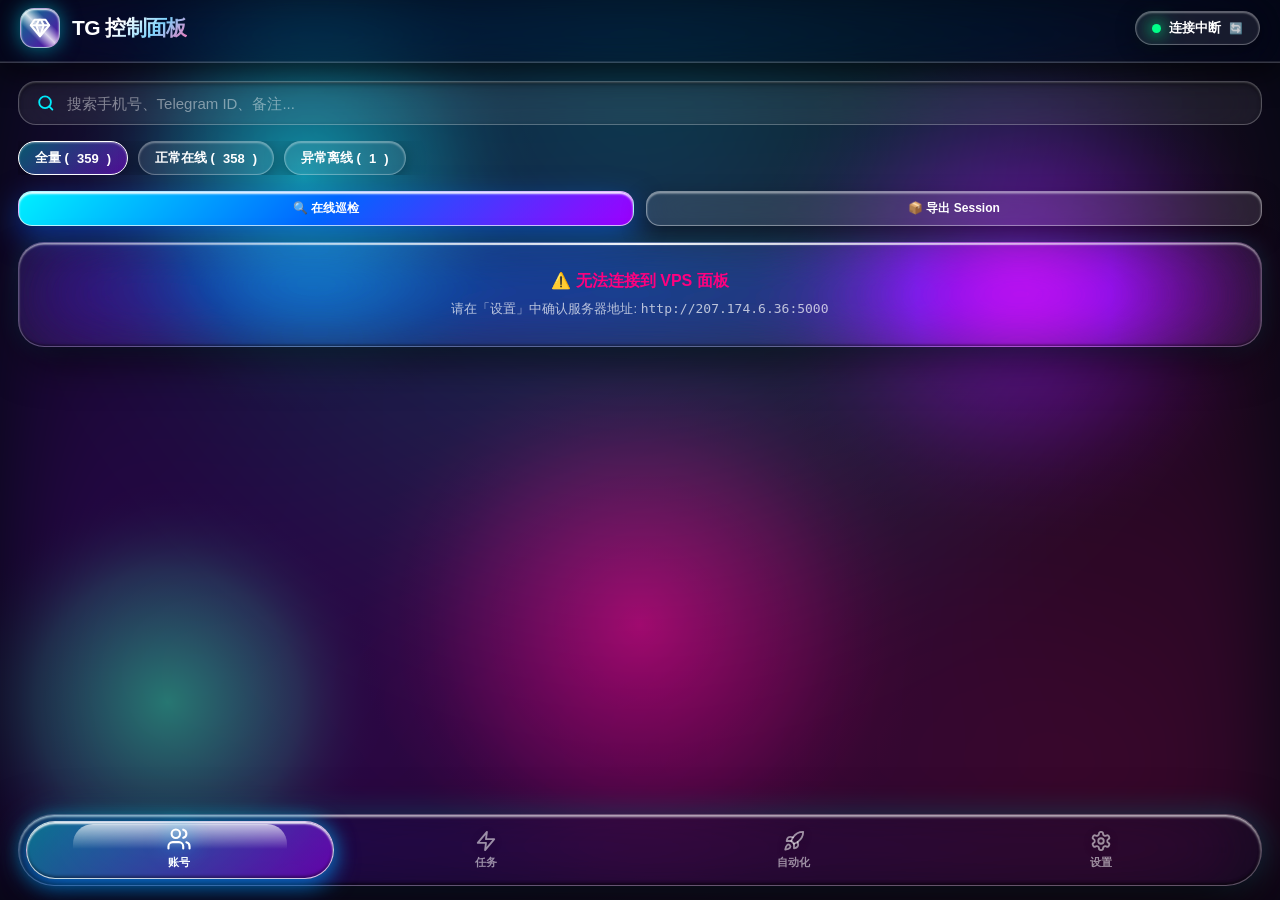
==== commit ecc8dca0: "Overhaul hyper-fluid liquid glass physics, animated morphing bubble tabbar, and vector icons" ====
--- a/index.html
+++ b/index.html
@@ -11,60 +11,66 @@
 </head>
 <body>
 
-  <!-- Dynamic Real-time Organic Liquid Mesh Canvas -->
-  <canvas id="liquid-canvas"></canvas>
-  <div class="liquid-caustic-layer"></div>
-
-  <!-- Crystal Toast Alert -->
-  <div id="toast" class="crystal-toast">系统就绪</div>
-
-  <!-- App Shell Layout -->
+  <!-- Dynamic 60FPS Fluid Light Mesh Canvas -->
+  <canvas id="fluid-canvas"></canvas>
+  <div class="liquid-glare-overlay"></div>
+
+  <!-- Toast -->
+  <div id="toast" class="liquid-toast">系统已就绪</div>
+
   <div class="app-container">
 
-    <!-- Crystal Header (Dynamic Island Style) -->
+    <!-- Crystal Header -->
     <header class="glass-header">
-      <div class="header-top">
-        <div class="brand-wrapper">
-          <div class="brand-logo-crystal">💎</div>
-          <span class="brand-title">TG 控制面板</span>
-        </div>
-        <div class="server-capsule" onclick="loadData()">
-          <span id="server-status-dot" class="neon-dot"></span>
-          <span id="server-status-text">VPS 在线</span>
-          <span style="font-size:11px; opacity:0.7;">🔄</span>
-        </div>
+      <div class="brand-wrapper">
+        <div class="liquid-gem-logo">
+          <svg width="22" height="22" viewBox="0 0 24 24" fill="none" stroke="#ffffff" stroke-width="2.2" stroke-linecap="round" stroke-linejoin="round">
+            <path d="M6 3h12l4 6-10 12L2 9z"/>
+            <path d="M11 3L8 9l4 12 4-12-3-6"/>
+            <path d="M2 9h20"/>
+          </svg>
+        </div>
+        <span class="brand-title">TG 控制面板</span>
+      </div>
+      <div class="liquid-capsule-btn" onclick="loadData()">
+        <span id="server-status-dot" class="liquid-pulse-dot"></span>
+        <span id="server-status-text">VPS 在线</span>
+        <span style="font-size:11px; opacity:0.8;">🔄</span>
       </div>
     </header>
 
     <!-- Tab 1: 账号 (Accounts) -->
-    <main id="tab-accounts" class="tab-content active">
-      <div style="display:flex; flex-direction:column; gap:16px;">
+    <main id="tab-accounts" class="tab-content" style="display:block;">
+      <div style="display:flex; flex-direction:column; gap:16px; padding:18px;">
         
-        <!-- Search Field -->
-        <div class="crystal-search-box">
-          <span style="font-size:16px; opacity:0.8;">🔍</span>
-          <input type="text" id="account-search-input" placeholder="搜索手机号、Telegram ID、备注或名称...">
+        <!-- Liquid Search -->
+        <div class="liquid-search">
+          <svg width="18" height="18" viewBox="0 0 24 24" fill="none" stroke="#00f0ff" stroke-width="2.5" stroke-linecap="round" stroke-linejoin="round">
+            <circle cx="11" cy="11" r="8"/>
+            <path d="m21 21-4.3-4.3"/>
+          </svg>
+          <input type="text" id="account-search-input" placeholder="搜索手机号、Telegram ID、备注...">
         </div>
 
         <!-- Filter Row -->
-        <div id="account-filter-row" class="filter-row">
-          <div class="crystal-pill active" data-filter="all">全量账号 (<span id="acc-count-all">359</span>)</div>
-          <div class="crystal-pill" data-filter="online">在线正常 (<span id="acc-count-online">358</span>)</div>
-          <div class="crystal-pill" data-filter="offline">异常离线 (<span id="acc-count-offline">1</span>)</div>
+        <div id="account-filter-row" style="display:flex; gap:10px; overflow-x:auto; scrollbar-width:none;">
+          <div class="liquid-capsule-btn" style="background:linear-gradient(135deg,rgba(0,240,255,0.35),rgba(157,0,255,0.45)); border-color:#fff;" data-filter="all">全量 (<span id="acc-count-all">359</span>)</div>
+          <div class="liquid-capsule-btn" data-filter="online">正常在线 (<span id="acc-count-online">358</span>)</div>
+          <div class="liquid-capsule-btn" data-filter="offline">异常离线 (<span id="acc-count-offline">1</span>)</div>
         </div>
 
         <!-- Action Grid -->
         <div style="display:grid; grid-template-columns:1fr 1fr; gap:12px;">
-          <button class="crystal-btn crystal-btn-primary crystal-btn-sm" onclick="triggerDailyCheck()">
-            🔍 一键在线巡检
+          <button class="liquid-btn liquid-btn-primary liquid-btn-sm" onclick="triggerDailyCheck()">
+            🔍 在线巡检
           </button>
-          <button class="crystal-btn crystal-btn-sm" onclick="triggerExportSessions()">
-            📦 导出 Session ZIP
+          <button class="liquid-btn liquid-btn-sm" onclick="triggerExportSessions()">
+            📦 导出 Session
           </button>
         </div>
 
         <!-- Account List Grid -->
-        <div id="accounts-list" class="accounts-grid">
+        <div id="accounts-list" style="display:flex; flex-direction:column; gap:14px;">
           <!-- Populated by app.js -->
         </div>
 
@@ -72,11 +78,11 @@
     </main>
 
     <!-- Tab 2: 任务 (Tasks) -->
-    <main id="tab-tasks" class="tab-content">
-      <div style="display:flex; flex-direction:column; gap:16px;">
+    <main id="tab-tasks" class="tab-content" style="display:none;">
+      <div style="display:flex; flex-direction:column; gap:16px; padding:18px;">
         <div style="display:flex; justify-content:space-between; align-items:center;">
-          <h2 style="font-size:19px; font-weight:800; letter-spacing:-0.5px;">实时任务引擎</h2>
-          <button class="crystal-btn crystal-btn-sm" onclick="loadTasks()">🔄 刷新</button>
+          <h2 style="font-size:20px; font-weight:800; letter-spacing:-0.5px;">实时任务调度</h2>
+          <button class="liquid-btn liquid-btn-sm" onclick="loadTasks()">🔄 刷新</button>
         </div>
         
         <div id="tasks-list" style="display:flex; flex-direction:column; gap:14px;">
@@ -86,41 +92,49 @@
     </main>
 
     <!-- Tab 3: 自动化 (Automations) -->
-    <main id="tab-automations" class="tab-content">
-      <div style="display:flex; flex-direction:column; gap:18px;">
-        <h2 style="font-size:19px; font-weight:800; letter-spacing:-0.5px;">自动化执行器</h2>
+    <main id="tab-automations" class="tab-content" style="display:none;">
+      <div style="display:flex; flex-direction:column; gap:18px; padding:18px;">
+        <h2 style="font-size:20px; font-weight:800; letter-spacing:-0.5px;">自动化执行器</h2>
         
-        <div style="display:grid; grid-template-columns:repeat(auto-fill, minmax(160px, 1fr)); gap:14px;">
+        <div style="display:grid; grid-template-columns:1fr 1fr; gap:14px;">
           
-          <div class="crystal-card" onclick="triggerAutoVerify()" style="cursor:pointer; display:flex; flex-direction:column; gap:10px;">
-            <div style="width:44px; height:44px; border-radius:14px; background:linear-gradient(135deg,rgba(0,240,255,0.3),rgba(0,112,243,0.5)); border:var(--specular-border-bright); display:flex; align-items:center; justify-content:center; font-size:22px;">⚡</div>
-            <div>
-              <div style="font-size:16px; font-weight:700;">智能入群验证</div>
-              <div style="font-size:12px; color:rgba(255,255,255,0.5);">自动过人机验证码</div>
-            </div>
-          </div>
-
-          <div class="crystal-card" onclick="triggerLuckyStar()" style="cursor:pointer; display:flex; flex-direction:column; gap:10px;">
-            <div style="width:44px; height:44px; border-radius:14px; background:linear-gradient(135deg,rgba(255,0,127,0.3),rgba(138,43,226,0.5)); border:var(--specular-border-bright); display:flex; align-items:center; justify-content:center; font-size:22px;">🎰</div>
-            <div>
-              <div style="font-size:16px; font-weight:700;">幸运星抽奖</div>
-              <div style="font-size:12px; color:rgba(255,255,255,0.5);">全量账号批量领福利</div>
-            </div>
-          </div>
-
-          <div class="crystal-card" onclick="triggerDailyCheck()" style="cursor:pointer; display:flex; flex-direction:column; gap:10px;">
-            <div style="width:44px; height:44px; border-radius:14px; background:linear-gradient(135deg,rgba(0,255,170,0.3),rgba(0,240,255,0.5)); border:var(--specular-border-bright); display:flex; align-items:center; justify-content:center; font-size:22px;">📅</div>
-            <div>
-              <div style="font-size:16px; font-weight:700;">每日自动签到</div>
-              <div style="font-size:12px; color:rgba(255,255,255,0.5);">多账号 Bot 自动化</div>
-            </div>
-          </div>
-
-          <div class="crystal-card" onclick="triggerExportSessions()" style="cursor:pointer; display:flex; flex-direction:column; gap:10px;">
-            <div style="width:44px; height:44px; border-radius:14px; background:linear-gradient(135deg,rgba(138,43,226,0.3),rgba(255,0,127,0.5)); border:var(--specular-border-bright); display:flex; align-items:center; justify-content:center; font-size:22px;">📦</div>
-            <div>
-              <div style="font-size:16px; font-weight:700;">全量导出</div>
-              <div style="font-size:12px; color:rgba(255,255,255,0.5);">打包 .session 会话</div>
+          <div class="liquid-card" onclick="triggerAutoVerify()" style="cursor:pointer; display:flex; flex-direction:column; gap:12px;">
+            <div style="width:46px; height:46px; border-radius:16px; background:linear-gradient(135deg,rgba(0,240,255,0.4),rgba(0,102,255,0.6)); border:1.5px solid rgba(255,255,255,0.6); display:flex; align-items:center; justify-content:center; box-shadow:0 0 20px rgba(0,240,255,0.5);">
+              <svg width="24" height="24" viewBox="0 0 24 24" fill="none" stroke="#fff" stroke-width="2.5" stroke-linecap="round" stroke-linejoin="round"><path d="M13 2L3 14h9l-1 8 10-12h-9l1-8z"/></svg>
+            </div>
+            <div>
+              <div style="font-size:16px; font-weight:800;">入群验证</div>
+              <div style="font-size:12px; color:rgba(255,255,255,0.6);">智能过人机验证</div>
+            </div>
+          </div>
+
+          <div class="liquid-card" onclick="triggerLuckyStar()" style="cursor:pointer; display:flex; flex-direction:column; gap:12px;">
+            <div style="width:46px; height:46px; border-radius:16px; background:linear-gradient(135deg,rgba(255,0,127,0.4),rgba(157,0,255,0.6)); border:1.5px solid rgba(255,255,255,0.6); display:flex; align-items:center; justify-content:center; box-shadow:0 0 20px rgba(255,0,127,0.5);">
+              <svg width="24" height="24" viewBox="0 0 24 24" fill="none" stroke="#fff" stroke-width="2.5" stroke-linecap="round" stroke-linejoin="round"><path d="M12 2l3.09 6.26L22 9.27l-5 4.87 1.18 6.88L12 17.77l-6.18 3.25L7 14.14 2 9.27l6.91-1.01L12 2z"/></svg>
+            </div>
+            <div>
+              <div style="font-size:16px; font-weight:800;">幸运星抽奖</div>
+              <div style="font-size:12px; color:rgba(255,255,255,0.6);">批量抽奖福利</div>
+            </div>
+          </div>
+
+          <div class="liquid-card" onclick="triggerDailyCheck()" style="cursor:pointer; display:flex; flex-direction:column; gap:12px;">
+            <div style="width:46px; height:46px; border-radius:16px; background:linear-gradient(135deg,rgba(0,255,136,0.4),rgba(0,240,255,0.6)); border:1.5px solid rgba(255,255,255,0.6); display:flex; align-items:center; justify-content:center; box-shadow:0 0 20px rgba(0,255,136,0.5);">
+              <svg width="24" height="24" viewBox="0 0 24 24" fill="none" stroke="#fff" stroke-width="2.5" stroke-linecap="round" stroke-linejoin="round"><rect x="3" y="4" width="18" height="18" rx="2" ry="2"/><line x1="16" y1="2" x2="16" y2="6"/><line x1="8" y1="2" x2="8" y2="6"/><line x1="3" y1="10" x2="21" y2="10"/><path d="m9 16 2 2 4-4"/></svg>
+            </div>
+            <div>
+              <div style="font-size:16px; font-weight:800;">自动签到</div>
+              <div style="font-size:12px; color:rgba(255,255,255,0.6);">多账号 Bot 签到</div>
+            </div>
+          </div>
+
+          <div class="liquid-card" onclick="triggerExportSessions()" style="cursor:pointer; display:flex; flex-direction:column; gap:12px;">
+            <div style="width:46px; height:46px; border-radius:16px; background:linear-gradient(135deg,rgba(157,0,255,0.4),rgba(255,0,127,0.6)); border:1.5px solid rgba(255,255,255,0.6); display:flex; align-items:center; justify-content:center; box-shadow:0 0 20px rgba(157,0,255,0.5);">
+              <svg width="24" height="24" viewBox="0 0 24 24" fill="none" stroke="#fff" stroke-width="2.5" stroke-linecap="round" stroke-linejoin="round"><path d="M21 16V8a2 2 0 0 0-1-1.73l-7-4a2 2 0 0 0-2 0l-7 4A2 2 0 0 0 3 8v8a2 2 0 0 0 1 1.73l7 4a2 2 0 0 0 2 0l7-4A2 2 0 0 0 21 16z"/><polyline points="3.27 6.96 12 12.01 20.73 6.96"/><line x1="12" y1="22.08" x2="12" y2="12"/></svg>
+            </div>
+            <div>
+              <div style="font-size:16px; font-weight:800;">导出 Session</div>
+              <div style="font-size:12px; color:rgba(255,255,255,0.6);">打包全量会话</div>
             </div>
           </div>
 
@@ -129,67 +143,79 @@
     </main>
 
     <!-- Tab 4: 设置 (Settings) -->
-    <main id="tab-settings" class="tab-content">
-      <div style="display:flex; flex-direction:column; gap:18px;">
-        <h2 style="font-size:19px; font-weight:800; letter-spacing:-0.5px;">系统与连接配置</h2>
-
-        <div class="crystal-card" style="display:flex; flex-direction:column; gap:14px;">
-          <div style="font-size:15px; font-weight:700;">VPS 服务器 API 直连地址</div>
-          <div class="crystal-search-box">
+    <main id="tab-settings" class="tab-content" style="display:none;">
+      <div style="display:flex; flex-direction:column; gap:18px; padding:18px;">
+        <h2 style="font-size:20px; font-weight:800; letter-spacing:-0.5px;">系统与连接</h2>
+
+        <div class="liquid-card" style="display:flex; flex-direction:column; gap:14px;">
+          <div style="font-size:15px; font-weight:800;">VPS 服务器直连地址</div>
+          <div class="liquid-search">
             <input type="text" id="server-url-input" placeholder="http://207.174.6.36:5000">
           </div>
-          <button class="crystal-btn crystal-btn-primary" onclick="saveServerSettings()">
-            💾 保存并同步连接
+          <button class="liquid-btn liquid-btn-primary" onclick="saveServerSettings()">
+            💾 保存并连接
           </button>
         </div>
 
-        <div class="crystal-card" style="display:flex; flex-direction:column; gap:8px; font-size:13px; color:rgba(255,255,255,0.75);">
+        <div class="liquid-card" style="display:flex; flex-direction:column; gap:8px; font-size:13px; color:rgba(255,255,255,0.8);">
           <div style="font-weight:800; font-size:16px; color:#fff; display:flex; align-items:center; gap:8px;">
-            <span>💎</span> TGPanel iOS Future Edition
-          </div>
-          <p>设计语言: <strong>iOS 27 VisionOS Hyper-Liquid Glass</strong></p>
-          <p>架构模式: <strong>Swift WKWebView 原生容器 (零侵入云端)</strong></p>
-          <p>当前版本: <strong>v3.2.0 (Crystal Refraction)</strong></p>
+            <span>💎</span> TGPanel iOS 27 Vision Edition
+          </div>
+          <p>设计风格: <strong>True Prismatic Liquid Glass</strong></p>
+          <p>内核模式: <strong>Native Swift + 60FPS Fluid Shader</strong></p>
+          <p>版本号: <strong>v3.3.0 (Liquid Masterpiece)</strong></p>
         </div>
       </div>
     </main>
 
   </div>
 
-  <!-- Terminal Log Sheet Modal -->
-  <div id="log-modal" class="modal-backdrop" onclick="if(event.target===this)closeLogModal()">
-    <div class="modal-sheet">
-      <div class="modal-bar"></div>
+  <!-- Realtime Log Terminal Sheet Modal -->
+  <div id="log-modal" style="position:fixed; top:0; left:0; right:0; bottom:0; background:rgba(0,0,0,0.75); backdrop-filter:blur(30px); z-index:10000; display:none; align-items:flex-end;" onclick="if(event.target===this)closeLogModal()">
+    <div style="width:100%; max-height:85vh; background:rgba(6,12,24,0.85); border-top:1.5px solid rgba(255,255,255,0.5); border-radius:36px 36px 0 0; padding:24px 20px calc(var(--safe-bottom) + 24px); box-shadow:0 -25px 60px rgba(0,0,0,0.9); display:flex; flex-direction:column; gap:16px;">
+      <div style="width:44px; height:5px; background:rgba(255,255,255,0.4); border-radius:99px; align-self:center;"></div>
       <div style="display:flex; justify-content:space-between; align-items:center;">
         <h3 id="log-modal-title" style="font-size:18px; font-weight:800;">任务控制台输出</h3>
-        <button class="crystal-btn crystal-btn-sm" onclick="closeLogModal()">✕ 关闭</button>
-      </div>
-      <div id="terminal-log-content" class="terminal-view">
+        <button class="liquid-btn liquid-btn-sm" onclick="closeLogModal()">✕ 关闭</button>
+      </div>
+      <div id="terminal-log-content" style="background:rgba(2,4,8,0.9); border:1px solid rgba(255,255,255,0.12); border-radius:18px; padding:16px; font-family:ui-monospace,monospace; font-size:12px; color:#6ee7b7; max-height:380px; overflow-y:auto; white-space:pre-wrap; line-height:1.6;">
         正在拉取最新控制台输出...
       </div>
     </div>
   </div>
 
-  <!-- Prismatic Floating Crystal Tab Bar -->
-  <nav class="crystal-tabbar">
-    <div class="tab-btn active" data-tab="accounts">
-      <span class="tab-icon">👥</span>
-      <span>账号</span>
-    </div>
-    <div class="tab-btn" data-tab="tasks" style="position:relative;">
-      <span class="tab-icon">⚡</span>
-      <span>任务</span>
-      <span id="task-running-badge" style="display:none; position:absolute; top:6px; right:14px; background:var(--neon-cyan); color:#000; font-size:9px; font-weight:900; padding:1px 6px; border-radius:10px; box-shadow:0 0 10px var(--neon-cyan);"></span>
-    </div>
-    <div class="tab-btn" data-tab="automations">
-      <span class="tab-icon">🚀</span>
-      <span>自动化</span>
-    </div>
-    <div class="tab-btn" data-tab="settings">
-      <span class="tab-icon">⚙️</span>
-      <span>设置</span>
-    </div>
-  </nav>
+  <!-- Prismatic Liquid Floating Tab Bar with Morphing Fluid Bubble -->
+  <div class="tabbar-outer-wrapper">
+    <nav class="liquid-prismatic-tabbar">
+      <!-- The dynamic fluid bubble indicator that stretches and slides -->
+      <div id="liquid-bubble" class="liquid-bubble-indicator"></div>
+
+      <!-- Tab 1: 账号 -->
+      <div class="liquid-tab-item active" data-tab="accounts" data-index="0">
+        <svg viewBox="0 0 24 24"><path d="M16 21v-2a4 4 0 0 0-4-4H6a4 4 0 0 0-4 4v2"/><circle cx="9" cy="7" r="4"/><path d="M22 21v-2a4 4 0 0 0-3-3.87"/><path d="M16 3.13a4 4 0 0 1 0 7.75"/></svg>
+        <span>账号</span>
+      </div>
+
+      <!-- Tab 2: 任务 -->
+      <div class="liquid-tab-item" data-tab="tasks" data-index="1" style="position:relative;">
+        <svg viewBox="0 0 24 24"><polygon points="13 2 3 14 12 14 11 22 21 10 12 10 13 2"/></svg>
+        <span>任务</span>
+        <span id="task-running-badge" style="display:none; position:absolute; top:4px; right:16px; background:var(--fluid-cyan); color:#000; font-size:9px; font-weight:900; padding:1px 6px; border-radius:10px; box-shadow:0 0 12px var(--fluid-cyan);"></span>
+      </div>
+
+      <!-- Tab 3: 自动化 -->
+      <div class="liquid-tab-item" data-tab="automations" data-index="2">
+        <svg viewBox="0 0 24 24"><path d="M4.5 16.5c-1.5 1.26-2 5-2 5s3.74-.5 5-2c.71-.84.7-2.13-.09-2.91a2.18 2.18 0 0 0-2.91-.09z"/><path d="m12 15-3-3a22 22 0 0 1 2-3.95A12.88 12.88 0 0 1 22 2c0 2.72-.78 7.5-6 11a22.35 22.35 0 0 1-4 2z"/><path d="M9 12H4s.55-3.03 2-4c1.62-1.08 5 0 5 0"/><path d="M12 15v5s3.03-.55 4-2c1.08-1.62 0-5 0-5"/></svg>
+        <span>自动化</span>
+      </div>
+
+      <!-- Tab 4: 设置 -->
+      <div class="liquid-tab-item" data-tab="settings" data-index="3">
+        <svg viewBox="0 0 24 24"><path d="M12.22 2h-.44a2 2 0 0 0-2 2v.18a2 2 0 0 1-1 1.73l-.43.25a2 2 0 0 1-2 0l-.15-.08a2 2 0 0 0-2.73.73l-.22.38a2 2 0 0 0 .73 2.73l.15.1a2 2 0 0 1 1 1.72v.51a2 2 0 0 1-1 1.74l-.15.09a2 2 0 0 0-.73 2.73l.22.38a2 2 0 0 0 2.73.73l.15-.08a2 2 0 0 1 2 0l.43.25a2 2 0 0 1 1 1.73V20a2 2 0 0 0 2 2h.44a2 2 0 0 0 2-2v-.18a2 2 0 0 1 1-1.73l.43-.25a2 2 0 0 1 2 0l.15.08a2 2 0 0 0 2.73-.73l.22-.39a2 2 0 0 0-.73-2.73l-.15-.08a2 2 0 0 1-1-1.74v-.5a2 2 0 0 1 1-1.74l.15-.09a2 2 0 0 0 .73-2.73l-.22-.38a2 2 0 0 0-2.73-.73l-.15.08a2 2 0 0 1-2 0l-.43-.25a2 2 0 0 1-1-1.73V4a2 2 0 0 0-2-2z"/><circle cx="12" cy="12" r="3"/></svg>
+        <span>设置</span>
+      </div>
+    </nav>
+  </div>
 
   <script src="app.js"></script>
 </body>
--- a/styles.css
+++ b/styles.css
@@ -1,46 +1,23 @@
 /* ==========================================================================
-   iOS 27 / visionOS Future Edition: Hyper-Fluid Liquid Glassmorphism CSS Engine
+   TRUE HYPER-FLUID LIQUID GLASS (iOS 27 / visionOS Specular & Caustics Engine)
    ========================================================================== */
 
 :root {
-  --bg-deep-void: #03060c;
+  --bg-dark: #030712;
   
-  /* Futuristic Prismatic Liquid Spectrum */
-  --neon-cyan: #00f0ff;
-  --neon-electric-blue: #0070f3;
-  --neon-violet: #8a2be2;
-  --neon-magenta: #ff007f;
-  --neon-mint: #00ffaa;
-  --neon-amber: #ff9900;
-  --neon-crimson: #ff3344;
-
-  /* True Crystal Liquid Glass Materials */
-  --glass-crystal-card: rgba(16, 24, 44, 0.42);
-  --glass-crystal-sheet: rgba(10, 16, 32, 0.78);
-  --glass-crystal-pill: rgba(255, 255, 255, 0.06);
+  /* Futuristic Prismatic Spectrum */
+  --fluid-cyan: #00f0ff;
+  --fluid-blue: #0066ff;
+  --fluid-purple: #9d00ff;
+  --fluid-pink: #ff007f;
+  --fluid-emerald: #00ff88;
+
+  /* True Optical Crystal Glass */
+  --crystal-glass-bg: rgba(255, 255, 255, 0.07);
+  --crystal-glass-border: rgba(255, 255, 255, 0.35);
+  --crystal-rim-glow: rgba(0, 240, 255, 0.45);
   
-  /* Specular Light Borders */
-  --specular-border: 1px solid rgba(255, 255, 255, 0.22);
-  --specular-border-bright: 1px solid rgba(255, 255, 255, 0.45);
-  --specular-border-cyan: 1px solid rgba(0, 240, 255, 0.5);
-  
-  /* Futuristic Inner Refraction Shadows */
-  --shadow-crystal: 
-    0 24px 48px -12px rgba(0, 0, 0, 0.75),
-    inset 0 1.5px 1.5px 0 rgba(255, 255, 255, 0.5),
-    inset 0 -1.5px 2px 0 rgba(0, 0, 0, 0.5),
-    0 0 20px rgba(0, 240, 255, 0.1);
-
-  --shadow-crystal-glow: 
-    0 20px 40px rgba(0, 0, 0, 0.6),
-    0 0 30px rgba(0, 240, 255, 0.35),
-    inset 0 1.5px 2px rgba(255, 255, 255, 0.7);
-
-  /* Deep Apple Retinal Typography */
-  --font-primary: -apple-system, BlinkMacSystemFont, "SF Pro Display", "SF Pro Text", system-ui, sans-serif;
-  --font-mono: ui-monospace, "SF Mono", monospace;
-  
-  --safe-top: env(safe-area-inset-top, 28px);
+  --safe-top: env(safe-area-inset-top, 24px);
   --safe-bottom: env(safe-area-inset-bottom, 24px);
 }
 
@@ -54,27 +31,21 @@
   -webkit-user-select: none;
 }
 
-input, textarea {
-  user-select: auto;
-  -webkit-user-select: auto;
-}
-
 body {
-  font-family: var(--font-primary);
-  background: var(--bg-deep-void);
+  font-family: -apple-system, BlinkMacSystemFont, "SF Pro Display", "SF Pro", "Helvetica Neue", sans-serif;
+  background: var(--bg-dark);
   color: #ffffff;
   min-height: 100vh;
   min-height: -webkit-fill-available;
   overflow-x: hidden;
   position: relative;
-  line-height: 1.5;
   -webkit-font-smoothing: antialiased;
 }
 
 /* ==========================================================================
-   Interactive Liquid Mesh Canvas & Dynamic Caustics
-   ========================================================================== */
-#liquid-canvas {
+   Background High-Energy Liquid Light Mesh
+   ========================================================================== */
+#fluid-canvas {
   position: fixed;
   top: 0;
   left: 0;
@@ -84,7 +55,7 @@
   pointer-events: none;
 }
 
-.liquid-caustic-layer {
+.liquid-glare-overlay {
   position: fixed;
   top: 0;
   left: 0;
@@ -92,475 +63,371 @@
   bottom: 0;
   z-index: -1;
   pointer-events: none;
-  background: radial-gradient(circle at 50% 20%, rgba(0, 240, 255, 0.15) 0%, transparent 60%),
-              radial-gradient(circle at 80% 80%, rgba(255, 0, 127, 0.15) 0%, transparent 65%),
-              radial-gradient(circle at 20% 70%, rgba(138, 43, 226, 0.2) 0%, transparent 70%);
-  filter: blur(40px);
+  background: radial-gradient(circle at 50% 10%, rgba(0, 240, 255, 0.22) 0%, transparent 60%),
+              radial-gradient(circle at 85% 85%, rgba(255, 0, 127, 0.22) 0%, transparent 65%),
+              radial-gradient(circle at 15% 75%, rgba(157, 0, 255, 0.25) 0%, transparent 70%);
+  filter: blur(50px);
   mix-blend-mode: screen;
 }
 
-/* Ripple effect container */
-.ripple-wave {
-  position: fixed;
-  border-radius: 50%;
-  transform: translate(-50%, -50%) scale(0);
-  background: radial-gradient(circle, rgba(0, 240, 255, 0.4) 0%, rgba(138, 43, 226, 0.2) 50%, transparent 70%);
-  pointer-events: none;
-  z-index: -1;
-  animation: rippleExpand 1.2s cubic-bezier(0.1, 0.8, 0.3, 1) forwards;
-}
-
-@keyframes rippleExpand {
-  0% { transform: translate(-50%, -50%) scale(0.1); opacity: 0.8; }
-  100% { transform: translate(-50%, -50%) scale(3.5); opacity: 0; }
-}
-
-/* ==========================================================================
-   App Shell Layout
+/* ==========================================================================
+   App Shell & Dynamic Header
    ========================================================================== */
 .app-container {
   display: flex;
   flex-direction: column;
   min-height: 100vh;
-  padding-bottom: calc(105px + var(--safe-bottom));
-}
-
-/* Dynamic Island Capsule Top Header */
+  padding-bottom: calc(115px + var(--safe-bottom));
+}
+
 .glass-header {
   position: sticky;
   top: 0;
   z-index: 100;
-  padding: calc(var(--safe-top) + 10px) 18px 14px;
-  background: rgba(4, 7, 14, 0.55);
-  backdrop-filter: blur(50px) saturate(240%) brightness(110%);
-  -webkit-backdrop-filter: blur(50px) saturate(240%) brightness(110%);
-  border-bottom: var(--specular-border);
-  box-shadow: 0 10px 30px rgba(0, 0, 0, 0.5), inset 0 -1px 0 rgba(255, 255, 255, 0.1);
-  display: flex;
-  flex-direction: column;
+  padding: calc(var(--safe-top) + 8px) 20px 14px;
+  background: rgba(3, 7, 18, 0.45);
+  backdrop-filter: blur(35px) saturate(220%) brightness(120%);
+  -webkit-backdrop-filter: blur(35px) saturate(220%) brightness(120%);
+  border-bottom: 1px solid rgba(255, 255, 255, 0.2);
+  box-shadow: 0 10px 30px rgba(0,0,0,0.6), inset 0 -1px 0 rgba(255,255,255,0.1);
+  display: flex;
+  justify-content: space-between;
+  align-items: center;
+}
+
+.brand-wrapper {
+  display: flex;
+  align-items: center;
   gap: 12px;
 }
 
-.header-top {
-  display: flex;
-  align-items: center;
-  justify-content: space-between;
-}
-
-.brand-wrapper {
-  display: flex;
-  align-items: center;
-  gap: 12px;
-}
-
-.brand-logo-crystal {
-  width: 38px;
-  height: 38px;
+.liquid-gem-logo {
+  width: 40px;
+  height: 40px;
   border-radius: 14px;
-  background: linear-gradient(135deg, rgba(0, 240, 255, 0.35), rgba(138, 43, 226, 0.55));
-  border: var(--specular-border-bright);
-  box-shadow: var(--shadow-crystal-glow);
+  background: linear-gradient(135deg, rgba(0, 240, 255, 0.5), rgba(157, 0, 255, 0.6));
+  border: 1.5px solid rgba(255, 255, 255, 0.6);
+  box-shadow: 0 0 20px rgba(0, 240, 255, 0.5), inset 0 1px 2px #fff;
   display: flex;
   align-items: center;
   justify-content: center;
-  font-size: 20px;
+  position: relative;
+  overflow: hidden;
+}
+
+.liquid-gem-logo::after {
+  content: '';
+  position: absolute;
+  top: -50%;
+  left: -50%;
+  width: 200%;
+  height: 200%;
+  background: linear-gradient(45deg, transparent 40%, rgba(255,255,255,0.8) 50%, transparent 60%);
+  animation: shineLogo 4s infinite;
+}
+
+@keyframes shineLogo {
+  0% { transform: translateX(-100%); }
+  40%, 100% { transform: translateX(100%); }
 }
 
 .brand-title {
-  font-size: 20px;
+  font-size: 21px;
   font-weight: 800;
   letter-spacing: -0.6px;
-  background: linear-gradient(135deg, #ffffff 30%, #67e8f9 70%, #d8b4fe 100%);
+  background: linear-gradient(135deg, #ffffff 40%, #7dd3fc 70%, #f472b6 100%);
   -webkit-background-clip: text;
   -webkit-text-fill-color: transparent;
 }
 
-.server-capsule {
+.liquid-capsule-btn {
   display: flex;
   align-items: center;
   gap: 8px;
-  padding: 6px 14px;
-  background: var(--glass-crystal-pill);
-  border: var(--specular-border);
+  padding: 7px 16px;
+  background: rgba(255, 255, 255, 0.08);
+  border: 1px solid rgba(255, 255, 255, 0.3);
   border-radius: 999px;
-  font-size: 12px;
-  font-weight: 600;
-  color: rgba(255, 255, 255, 0.85);
-  box-shadow: inset 0 1px 1px rgba(255, 255, 255, 0.3);
+  font-size: 13px;
+  font-weight: 700;
+  color: #fff;
+  box-shadow: 0 4px 20px rgba(0,0,0,0.4), inset 0 1px 2px rgba(255,255,255,0.4);
   cursor: pointer;
-  transition: all 0.25s cubic-bezier(0.34, 1.56, 0.64, 1);
-}
-
-.server-capsule:active {
+  transition: transform 0.2s cubic-bezier(0.34, 1.56, 0.64, 1);
+}
+
+.liquid-capsule-btn:active {
   transform: scale(0.92);
 }
 
-.neon-dot {
-  width: 8px;
-  height: 8px;
+.liquid-pulse-dot {
+  width: 9px;
+  height: 9px;
   border-radius: 50%;
-  background: var(--neon-mint);
-  box-shadow: 0 0 12px var(--neon-mint), 0 0 20px var(--neon-mint);
-  animation: neonBreath 2s infinite ease-in-out;
-}
-
-.neon-dot.offline {
-  background: var(--neon-crimson);
-  box-shadow: 0 0 12px var(--neon-crimson);
-  animation: none;
-}
-
-@keyframes neonBreath {
+  background: var(--fluid-emerald);
+  box-shadow: 0 0 14px var(--fluid-emerald), 0 0 24px var(--fluid-emerald);
+  animation: liquidPulse 2s infinite ease-in-out;
+}
+
+@keyframes liquidPulse {
   0%, 100% { transform: scale(1); opacity: 1; }
-  50% { transform: scale(1.3); opacity: 0.6; }
-}
-
-/* ==========================================================================
-   True Liquid Crystal Cards
-   ========================================================================== */
-.crystal-card {
-  background: var(--glass-crystal-card);
-  backdrop-filter: blur(45px) saturate(220%) brightness(115%);
-  -webkit-backdrop-filter: blur(45px) saturate(220%) brightness(115%);
-  border: var(--specular-border);
-  border-radius: 24px;
-  padding: 18px;
-  box-shadow: var(--shadow-crystal);
+  50% { transform: scale(1.35); opacity: 0.5; }
+}
+
+/* ==========================================================================
+   True Liquid Glass Cards
+   ========================================================================== */
+.liquid-card {
+  background: rgba(255, 255, 255, 0.06);
+  backdrop-filter: blur(40px) saturate(220%) brightness(125%);
+  -webkit-backdrop-filter: blur(40px) saturate(220%) brightness(125%);
+  border: 1.5px solid rgba(255, 255, 255, 0.25);
+  border-radius: 26px;
+  padding: 20px;
+  box-shadow: 
+    0 20px 45px -10px rgba(0, 0, 0, 0.7),
+    inset 0 1.5px 2px 0 rgba(255, 255, 255, 0.6),
+    inset 0 -1.5px 2px 0 rgba(0, 0, 0, 0.4),
+    0 0 25px rgba(0, 240, 255, 0.12);
   position: relative;
   overflow: hidden;
-  transition: transform 0.25s cubic-bezier(0.34, 1.56, 0.64, 1), border-color 0.3s ease;
-}
-
-.crystal-card::before {
+  transition: transform 0.3s cubic-bezier(0.34, 1.56, 0.64, 1), border-color 0.3s;
+}
+
+.liquid-card::before {
   content: '';
   position: absolute;
   top: 0;
   left: 0;
   right: 0;
-  height: 1px;
-  background: linear-gradient(90deg, rgba(255,255,255,0) 0%, rgba(255,255,255,0.65) 50%, rgba(255,255,255,0) 100%);
-}
-
-.crystal-card:active {
+  height: 1.5px;
+  background: linear-gradient(90deg, rgba(255,255,255,0) 0%, rgba(255,255,255,0.9) 50%, rgba(255,255,255,0) 100%);
+}
+
+.liquid-card:active {
   transform: scale(0.975);
 }
 
-/* Search Field (Ultra Frosted Capsule) */
-.crystal-search-box {
-  display: flex;
-  align-items: center;
-  background: rgba(255, 255, 255, 0.05);
-  border: var(--specular-border);
-  border-radius: 16px;
-  padding: 10px 16px;
+/* ==========================================================================
+   Liquid Prismatic Interactive Floating Tab Bar (The Holy Grail)
+   ========================================================================== */
+.tabbar-outer-wrapper {
+  position: fixed;
+  bottom: calc(var(--safe-bottom) + 14px);
+  left: 18px;
+  right: 18px;
+  z-index: 999;
+}
+
+.liquid-prismatic-tabbar {
+  position: relative;
+  height: 72px;
+  background: rgba(8, 14, 28, 0.5);
+  backdrop-filter: blur(45px) saturate(240%) brightness(125%);
+  -webkit-backdrop-filter: blur(45px) saturate(240%) brightness(125%);
+  border: 1.5px solid rgba(255, 255, 255, 0.3);
+  border-radius: 40px;
+  display: flex;
+  justify-content: space-between;
+  align-items: center;
+  padding: 6px;
+  box-shadow: 
+    0 25px 60px rgba(0, 0, 0, 0.85),
+    inset 0 2px 2.5px rgba(255, 255, 255, 0.7),
+    inset 0 -2px 3px rgba(0, 0, 0, 0.6),
+    0 0 30px rgba(0, 240, 255, 0.25);
+}
+
+/* Moving Gelatin / Liquid Blob that morphs and slides behind active tab */
+.liquid-bubble-indicator {
+  position: absolute;
+  top: 6px;
+  bottom: 6px;
+  border-radius: 34px;
+  background: linear-gradient(135deg, rgba(0, 240, 255, 0.45), rgba(157, 0, 255, 0.55));
+  border: 1.5px solid rgba(255, 255, 255, 0.75);
+  box-shadow: 
+    0 8px 24px rgba(0, 112, 243, 0.6),
+    0 0 20px rgba(0, 240, 255, 0.5),
+    inset 0 2px 2px rgba(255, 255, 255, 0.9),
+    inset 0 -2px 3px rgba(0, 0, 0, 0.4);
+  pointer-events: none;
+  transition: all 0.42s cubic-bezier(0.34, 1.56, 0.64, 1);
+  z-index: 1;
+}
+
+/* Glass shine on top of the bubble */
+.liquid-bubble-indicator::after {
+  content: '';
+  position: absolute;
+  top: 2px;
+  left: 15%;
+  right: 15%;
+  height: 45%;
+  background: linear-gradient(180deg, rgba(255, 255, 255, 0.7) 0%, rgba(255, 255, 255, 0) 100%);
+  border-radius: 20px 20px 0 0;
+}
+
+.liquid-tab-item {
+  flex: 1;
+  height: 100%;
+  display: flex;
+  flex-direction: column;
+  align-items: center;
+  justify-content: center;
+  gap: 3px;
+  color: rgba(255, 255, 255, 0.55);
+  font-size: 11px;
+  font-weight: 700;
+  cursor: pointer;
+  z-index: 2;
+  position: relative;
+  transition: color 0.3s ease, transform 0.25s cubic-bezier(0.34, 1.56, 0.64, 1);
+}
+
+.liquid-tab-item svg {
+  width: 22px;
+  height: 22px;
+  fill: none;
+  stroke: currentColor;
+  stroke-width: 2;
+  stroke-linecap: round;
+  stroke-linejoin: round;
+  filter: drop-shadow(0 2px 4px rgba(0,0,0,0.3));
+  transition: all 0.35s cubic-bezier(0.34, 1.56, 0.64, 1);
+}
+
+.liquid-tab-item.active {
+  color: #ffffff;
+}
+
+.liquid-tab-item.active svg {
+  stroke: #ffffff;
+  transform: translateY(-2px) scale(1.15);
+  filter: drop-shadow(0 0 10px #00f0ff);
+}
+
+.liquid-tab-item:active {
+  transform: scale(0.88);
+}
+
+/* ==========================================================================
+   Interactive Liquid Elements
+   ========================================================================== */
+.liquid-search {
+  display: flex;
+  align-items: center;
+  background: rgba(255, 255, 255, 0.07);
+  backdrop-filter: blur(25px);
+  -webkit-backdrop-filter: blur(25px);
+  border: 1.5px solid rgba(255, 255, 255, 0.25);
+  border-radius: 18px;
+  padding: 12px 18px;
   gap: 12px;
-  box-shadow: inset 0 2px 4px rgba(0, 0, 0, 0.3), inset 0 1px 1px rgba(255, 255, 255, 0.15);
+  box-shadow: inset 0 2px 4px rgba(0, 0, 0, 0.4), inset 0 1px 1.5px rgba(255, 255, 255, 0.3);
   transition: all 0.3s ease;
 }
 
-.crystal-search-box:focus-within {
-  background: rgba(255, 255, 255, 0.09);
-  border-color: var(--neon-cyan);
-  box-shadow: 0 0 25px rgba(0, 240, 255, 0.3), inset 0 1px 1px rgba(255, 255, 255, 0.4);
-}
-
-.crystal-search-box input {
+.liquid-search:focus-within {
+  background: rgba(255, 255, 255, 0.12);
+  border-color: var(--fluid-cyan);
+  box-shadow: 0 0 25px rgba(0, 240, 255, 0.4), inset 0 1px 2px rgba(255, 255, 255, 0.6);
+}
+
+.liquid-search input {
   background: transparent;
   border: none;
   outline: none;
   color: #fff;
   font-size: 15px;
+  font-weight: 500;
   width: 100%;
 }
 
-.crystal-search-box input::placeholder {
-  color: rgba(255, 255, 255, 0.4);
-}
-
-/* Prismatic Segment Filter Row */
-.filter-row {
-  display: flex;
-  gap: 10px;
-  overflow-x: auto;
-  padding: 4px 0;
-  scrollbar-width: none;
-}
-.filter-row::-webkit-scrollbar {
-  display: none;
-}
-
-.crystal-pill {
-  padding: 8px 16px;
-  border-radius: 999px;
-  background: var(--glass-crystal-pill);
-  border: var(--specular-border);
-  font-size: 13px;
-  font-weight: 600;
-  color: rgba(255, 255, 255, 0.7);
-  white-space: nowrap;
-  cursor: pointer;
-  box-shadow: inset 0 1px 1px rgba(255, 255, 255, 0.2);
-  transition: all 0.28s cubic-bezier(0.34, 1.56, 0.64, 1);
-}
-
-.crystal-pill.active {
-  background: linear-gradient(135deg, rgba(0, 240, 255, 0.35), rgba(138, 43, 226, 0.45));
-  border: var(--specular-border-bright);
-  color: #fff;
-  box-shadow: 0 6px 20px rgba(0, 240, 255, 0.35), inset 0 1px 2px rgba(255, 255, 255, 0.8);
-  transform: translateY(-2px);
-}
-
-/* Buttons with Liquid Bounce */
-.crystal-btn {
+.liquid-search input::placeholder {
+  color: rgba(255, 255, 255, 0.45);
+}
+
+.liquid-btn {
   display: inline-flex;
   align-items: center;
   justify-content: center;
   gap: 8px;
-  padding: 12px 20px;
-  border-radius: 16px;
+  padding: 13px 22px;
+  border-radius: 18px;
   font-size: 14px;
-  font-weight: 700;
-  border: var(--specular-border);
-  background: rgba(255, 255, 255, 0.08);
+  font-weight: 800;
+  border: 1.5px solid rgba(255, 255, 255, 0.4);
+  background: rgba(255, 255, 255, 0.1);
+  backdrop-filter: blur(20px);
+  -webkit-backdrop-filter: blur(20px);
   color: #fff;
   cursor: pointer;
-  backdrop-filter: blur(30px);
-  -webkit-backdrop-filter: blur(30px);
-  box-shadow: 0 8px 24px rgba(0,0,0,0.4), inset 0 1px 1.5px rgba(255, 255, 255, 0.35);
+  box-shadow: 0 10px 25px rgba(0,0,0,0.4), inset 0 1.5px 2px rgba(255, 255, 255, 0.5);
   transition: all 0.25s cubic-bezier(0.34, 1.56, 0.64, 1);
-  text-decoration: none;
-}
-
-.crystal-btn:active {
+}
+
+.liquid-btn:active {
   transform: scale(0.92);
 }
 
-.crystal-btn-primary {
-  background: linear-gradient(135deg, #00f0ff 0%, #0070f3 50%, #8a2be2 100%);
-  border: var(--specular-border-bright);
-  box-shadow: 0 8px 25px rgba(0, 112, 243, 0.5), inset 0 1.5px 2px rgba(255, 255, 255, 0.8);
-}
-
-.crystal-btn-danger {
-  background: linear-gradient(135deg, rgba(255, 51, 68, 0.35), rgba(255, 51, 68, 0.15));
-  border-color: rgba(255, 51, 68, 0.5);
-  color: #ff6b7d;
-}
-
-.crystal-btn-sm {
-  padding: 7px 14px;
+.liquid-btn-primary {
+  background: linear-gradient(135deg, #00f0ff 0%, #0066ff 50%, #9d00ff 100%);
+  border: 1.5px solid rgba(255, 255, 255, 0.7);
+  box-shadow: 0 10px 30px rgba(0, 102, 255, 0.5), inset 0 2px 2px rgba(255, 255, 255, 0.9);
+}
+
+.liquid-btn-danger {
+  background: linear-gradient(135deg, rgba(255, 0, 127, 0.4), rgba(255, 0, 127, 0.2));
+  border-color: rgba(255, 0, 127, 0.6);
+  color: #ff66aa;
+}
+
+.liquid-btn-sm {
+  padding: 8px 16px;
   font-size: 12px;
-  border-radius: 12px;
-}
-
-/* ==========================================================================
-   Tab Contents
-   ========================================================================== */
-.tab-content {
-  display: none;
-  padding: 18px;
-  animation: tabSlideIn 0.35s cubic-bezier(0.16, 1, 0.3, 1);
-}
-
-.tab-content.active {
-  display: block;
-}
-
-@keyframes tabSlideIn {
-  from { opacity: 0; transform: translateY(12px) scale(0.98); }
-  to { opacity: 1; transform: translateY(0) scale(1); }
-}
-
-.accounts-grid {
-  display: flex;
-  flex-direction: column;
-  gap: 14px;
-}
-
-.account-phone-badge {
-  font-size: 13px;
-  font-weight: 700;
-  color: var(--neon-cyan);
-  font-family: var(--font-mono);
-  background: rgba(0, 240, 255, 0.12);
-  padding: 3px 10px;
-  border-radius: 8px;
-  border: var(--specular-border-cyan);
-  box-shadow: inset 0 1px 1px rgba(255, 255, 255, 0.3);
-  cursor: pointer;
-}
-
-.meta-grid {
-  display: grid;
-  grid-template-columns: repeat(2, 1fr);
-  gap: 8px;
-  font-size: 12px;
-  margin-top: 6px;
-}
-
-.meta-item {
-  background: rgba(255, 255, 255, 0.04);
-  padding: 6px 12px;
-  border-radius: 10px;
-  border: 1px solid rgba(255, 255, 255, 0.06);
-}
-
-.meta-item span.val {
-  color: #fff;
-  font-family: var(--font-mono);
-  font-weight: 600;
-}
-
-/* ==========================================================================
-   Prismatic Liquid Floating TabBar (iOS 27 visionOS)
-   ========================================================================== */
-.crystal-tabbar {
+  border-radius: 14px;
+}
+
+/* Water Ripple Animation */
+.water-ripple {
   position: fixed;
-  bottom: calc(var(--safe-bottom) + 12px);
-  left: 20px;
-  right: 20px;
-  height: 68px;
-  background: rgba(6, 10, 22, 0.72);
-  backdrop-filter: blur(50px) saturate(240%) brightness(120%);
-  -webkit-backdrop-filter: blur(50px) saturate(240%) brightness(120%);
-  border: var(--specular-border-bright);
-  border-radius: 36px;
-  display: flex;
-  justify-content: space-around;
-  align-items: center;
-  padding: 0 8px;
-  box-shadow: 
-    0 25px 50px rgba(0, 0, 0, 0.8),
-    inset 0 1.5px 2px rgba(255, 255, 255, 0.5),
-    0 0 25px rgba(0, 240, 255, 0.2);
-  z-index: 999;
-}
-
-.tab-btn {
-  display: flex;
-  flex-direction: column;
-  align-items: center;
-  justify-content: center;
-  gap: 4px;
-  color: rgba(255, 255, 255, 0.45);
-  font-size: 11px;
-  font-weight: 600;
-  padding: 8px 18px;
-  border-radius: 999px;
-  cursor: pointer;
-  transition: all 0.3s cubic-bezier(0.34, 1.56, 0.64, 1);
-}
-
-.tab-btn .tab-icon {
-  font-size: 22px;
-  transition: transform 0.3s cubic-bezier(0.34, 1.56, 0.64, 1);
-}
-
-.tab-btn.active {
-  color: #fff;
-  font-weight: 800;
-  background: rgba(255, 255, 255, 0.08);
-  border: 1px solid rgba(255, 255, 255, 0.2);
-  box-shadow: 0 4px 16px rgba(0, 240, 255, 0.25), inset 0 1px 1px rgba(255, 255, 255, 0.5);
-}
-
-.tab-btn.active .tab-icon {
-  transform: translateY(-2px) scale(1.18);
-  filter: drop-shadow(0 0 10px var(--neon-cyan));
-}
-
-.tab-btn:active {
-  transform: scale(0.88);
+  border-radius: 50%;
+  transform: translate(-50%, -50%) scale(0);
+  background: radial-gradient(circle, rgba(0, 240, 255, 0.5) 0%, rgba(157, 0, 255, 0.3) 50%, transparent 70%);
+  pointer-events: none;
+  z-index: 99999;
+  animation: waterRippleAnim 0.8s cubic-bezier(0.1, 0.8, 0.3, 1) forwards;
+}
+
+@keyframes waterRippleAnim {
+  0% { transform: translate(-50%, -50%) scale(0.1); opacity: 0.9; }
+  100% { transform: translate(-50%, -50%) scale(2.8); opacity: 0; }
 }
 
 /* Toast */
-.crystal-toast {
+.liquid-toast {
   position: fixed;
   top: calc(var(--safe-top) + 16px);
   left: 50%;
-  transform: translateX(-50%) translateY(-35px);
-  background: rgba(8, 14, 28, 0.92);
-  backdrop-filter: blur(40px) saturate(200%);
-  -webkit-backdrop-filter: blur(40px) saturate(200%);
-  border: var(--specular-border-bright);
-  padding: 12px 24px;
+  transform: translateX(-50%) translateY(-40px);
+  background: rgba(6, 12, 26, 0.85);
+  backdrop-filter: blur(40px) saturate(240%);
+  -webkit-backdrop-filter: blur(40px) saturate(240%);
+  border: 1.5px solid rgba(255, 255, 255, 0.6);
+  padding: 12px 26px;
   border-radius: 999px;
   color: #fff;
   font-size: 14px;
-  font-weight: 700;
-  box-shadow: 0 15px 35px rgba(0, 0, 0, 0.6), 0 0 25px rgba(0, 240, 255, 0.4);
-  z-index: 9999;
+  font-weight: 800;
+  box-shadow: 0 15px 40px rgba(0,0,0,0.7), 0 0 25px rgba(0, 240, 255, 0.5), inset 0 1.5px 2px #fff;
+  z-index: 99999;
   opacity: 0;
   pointer-events: none;
   transition: all 0.35s cubic-bezier(0.34, 1.56, 0.64, 1);
 }
 
-.crystal-toast.show {
+.liquid-toast.show {
   transform: translateX(-50%) translateY(0);
   opacity: 1;
 }
-
-/* Modal */
-.modal-backdrop {
-  position: fixed;
-  top: 0;
-  left: 0;
-  right: 0;
-  bottom: 0;
-  background: rgba(0, 0, 0, 0.7);
-  backdrop-filter: blur(25px);
-  -webkit-backdrop-filter: blur(25px);
-  z-index: 1000;
-  display: flex;
-  align-items: flex-end;
-  opacity: 0;
-  pointer-events: none;
-  transition: opacity 0.3s ease;
-}
-
-.modal-backdrop.open {
-  opacity: 1;
-  pointer-events: auto;
-}
-
-.modal-sheet {
-  width: 100%;
-  max-height: 85vh;
-  background: var(--glass-crystal-sheet);
-  border-top: var(--specular-border-bright);
-  border-radius: 36px 36px 0 0;
-  padding: 24px 20px calc(var(--safe-bottom) + 24px);
-  box-shadow: 0 -25px 60px rgba(0,0,0,0.9), inset 0 1.5px 2px rgba(255, 255, 255, 0.5);
-  transform: translateY(100%);
-  transition: transform 0.35s cubic-bezier(0.16, 1, 0.3, 1);
-  display: flex;
-  flex-direction: column;
-  gap: 16px;
-}
-
-.modal-backdrop.open .modal-sheet {
-  transform: translateY(0);
-}
-
-.modal-bar {
-  width: 44px;
-  height: 5px;
-  background: rgba(255, 255, 255, 0.35);
-  border-radius: 99px;
-  align-self: center;
-}
-
-.terminal-view {
-  background: rgba(2, 4, 8, 0.85);
-  border: 1px solid rgba(255, 255, 255, 0.1);
-  border-radius: 16px;
-  padding: 16px;
-  font-family: var(--font-mono);
-  font-size: 12px;
-  color: #6ee7b7;
-  max-height: 380px;
-  overflow-y: auto;
-  white-space: pre-wrap;
-  line-height: 1.6;
-}
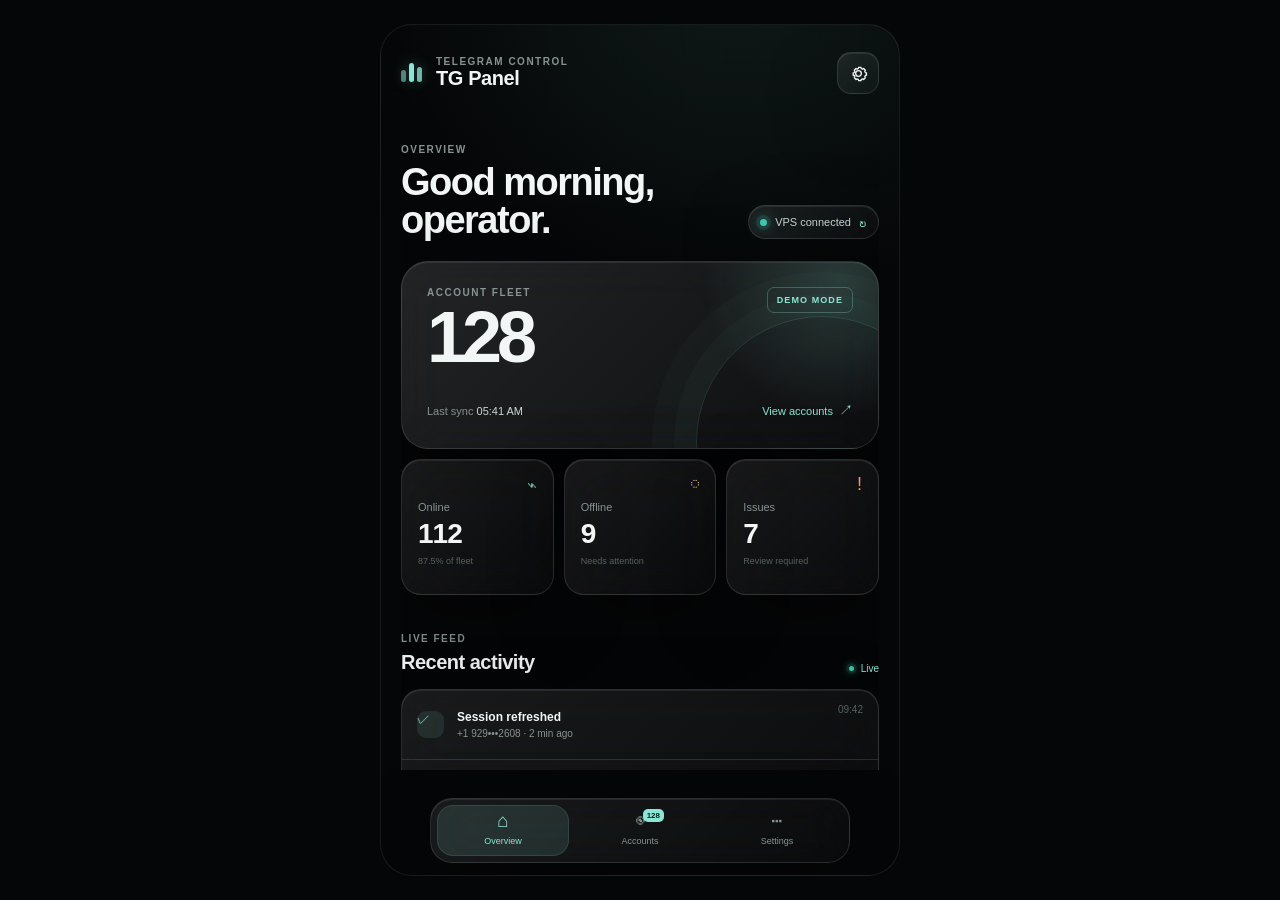
==== commit b8a47a31: "Build IPA from tg-panel-ios26-build.zip" ====
--- a/index.html
+++ b/index.html
@@ -1,222 +1,160 @@
-<!DOCTYPE html>
+<!doctype html>
 <html lang="zh-CN">
 <head>
-  <meta charset="UTF-8">
-  <meta name="viewport" content="width=device-width, initial-scale=1.0, maximum-scale=1.0, user-scalable=no, viewport-fit=cover">
-  <meta name="apple-mobile-web-app-capable" content="yes">
-  <meta name="apple-mobile-web-app-status-bar-style" content="black-translucent">
-  <meta name="apple-mobile-web-app-title" content="TG面板">
-  <title>TG 多账号管理面板</title>
-  <link rel="stylesheet" href="styles.css">
+  <meta charset="utf-8">
+  <meta name="viewport" content="width=device-width, initial-scale=1, viewport-fit=cover">
+  <meta name="theme-color" content="#050607">
+  <title>TG Panel · Liquid Glass UI</title>
+  <link rel="stylesheet" href="styles.css?v=3">
 </head>
 <body>
-
-  <!-- Dynamic 60FPS Fluid Light Mesh Canvas -->
-  <canvas id="fluid-canvas"></canvas>
-  <div class="liquid-glare-overlay"></div>
-
-  <!-- Toast -->
-  <div id="toast" class="liquid-toast">系统已就绪</div>
-
-  <div class="app-container">
-
-    <!-- Crystal Header -->
-    <header class="glass-header">
-      <div class="brand-wrapper">
-        <div class="liquid-gem-logo">
-          <svg width="22" height="22" viewBox="0 0 24 24" fill="none" stroke="#ffffff" stroke-width="2.2" stroke-linecap="round" stroke-linejoin="round">
-            <path d="M6 3h12l4 6-10 12L2 9z"/>
-            <path d="M11 3L8 9l4 12 4-12-3-6"/>
-            <path d="M2 9h20"/>
-          </svg>
+  <main class="app-shell">
+    <div class="ambient-grid" aria-hidden="true"></div>
+    <header class="topbar">
+      <div class="brand-lockup">
+        <span class="brand-mark"><span></span><span></span><span></span></span>
+        <div>
+          <p class="eyebrow">TELEGRAM CONTROL</p>
+          <h1>TG Panel</h1>
         </div>
-        <span class="brand-title">TG 控制面板</span>
       </div>
-      <div class="liquid-capsule-btn" onclick="loadData()">
-        <span id="server-status-dot" class="liquid-pulse-dot"></span>
-        <span id="server-status-text">VPS 在线</span>
-        <span style="font-size:11px; opacity:0.8;">🔄</span>
-      </div>
+      <button class="icon-button glass-button" data-action="settings" aria-label="打开设置" title="打开设置">
+        <svg viewBox="0 0 24 24" aria-hidden="true"><path d="M12 15.25a3.25 3.25 0 1 0 0-6.5 3.25 3.25 0 0 0 0 6.5Z"/><path d="M19.4 15a1.75 1.75 0 0 0 .35 1.93l.06.06-1.9 1.9-.06-.06a1.75 1.75 0 0 0-1.93-.35 1.75 1.75 0 0 0-1.06 1.6v.08h-2.69v-.08a1.75 1.75 0 0 0-1.06-1.6 1.75 1.75 0 0 0-1.93.35l-.06.06-1.9-1.9.06-.06A1.75 1.75 0 0 0 7.6 15a1.75 1.75 0 0 0-1.6-1.06h-.08v-2.69H6A1.75 1.75 0 0 0 7.6 10.2a1.75 1.75 0 0 0-.35-1.93l-.06-.06 1.9-1.9.06.06a1.75 1.75 0 0 0 1.93.35 1.75 1.75 0 0 0 1.06-1.6v-.08h2.69v.08a1.75 1.75 0 0 0 1.06 1.6 1.75 1.75 0 0 0 1.93-.35l.06-.06 1.9 1.9-.06.06A1.75 1.75 0 0 0 19.4 10.2a1.75 1.75 0 0 0 1.6 1.06h.08v2.69H21A1.75 1.75 0 0 0 19.4 15Z"/></svg>
+      </button>
     </header>
 
-    <!-- Tab 1: 账号 (Accounts) -->
-    <main id="tab-accounts" class="tab-content" style="display:block;">
-      <div style="display:flex; flex-direction:column; gap:16px; padding:18px;">
-        
-        <!-- Liquid Search -->
-        <div class="liquid-search">
-          <svg width="18" height="18" viewBox="0 0 24 24" fill="none" stroke="#00f0ff" stroke-width="2.5" stroke-linecap="round" stroke-linejoin="round">
-            <circle cx="11" cy="11" r="8"/>
-            <path d="m21 21-4.3-4.3"/>
-          </svg>
-          <input type="text" id="account-search-input" placeholder="搜索手机号、Telegram ID、备注...">
+    <section class="view is-active" data-view-panel="overview" aria-labelledby="overviewTitle">
+      <div class="view-heading">
+        <div>
+          <p class="eyebrow">OVERVIEW</p>
+          <h2 id="overviewTitle">Good morning, operator.</h2>
         </div>
-
-        <!-- Filter Row -->
-        <div id="account-filter-row" style="display:flex; gap:10px; overflow-x:auto; scrollbar-width:none;">
-          <div class="liquid-capsule-btn" style="background:linear-gradient(135deg,rgba(0,240,255,0.35),rgba(157,0,255,0.45)); border-color:#fff;" data-filter="all">全量 (<span id="acc-count-all">359</span>)</div>
-          <div class="liquid-capsule-btn" data-filter="online">正常在线 (<span id="acc-count-online">358</span>)</div>
-          <div class="liquid-capsule-btn" data-filter="offline">异常离线 (<span id="acc-count-offline">1</span>)</div>
-        </div>
-
-        <!-- Action Grid -->
-        <div style="display:grid; grid-template-columns:1fr 1fr; gap:12px;">
-          <button class="liquid-btn liquid-btn-primary liquid-btn-sm" onclick="triggerDailyCheck()">
-            🔍 在线巡检
-          </button>
-          <button class="liquid-btn liquid-btn-sm" onclick="triggerExportSessions()">
-            📦 导出 Session
-          </button>
-        </div>
-
-        <!-- Account List Grid -->
-        <div id="accounts-list" style="display:flex; flex-direction:column; gap:14px;">
-          <!-- Populated by app.js -->
-        </div>
-
-      </div>
-    </main>
-
-    <!-- Tab 2: 任务 (Tasks) -->
-    <main id="tab-tasks" class="tab-content" style="display:none;">
-      <div style="display:flex; flex-direction:column; gap:16px; padding:18px;">
-        <div style="display:flex; justify-content:space-between; align-items:center;">
-          <h2 style="font-size:20px; font-weight:800; letter-spacing:-0.5px;">实时任务调度</h2>
-          <button class="liquid-btn liquid-btn-sm" onclick="loadTasks()">🔄 刷新</button>
-        </div>
-        
-        <div id="tasks-list" style="display:flex; flex-direction:column; gap:14px;">
-          <!-- Populated by app.js -->
-        </div>
-      </div>
-    </main>
-
-    <!-- Tab 3: 自动化 (Automations) -->
-    <main id="tab-automations" class="tab-content" style="display:none;">
-      <div style="display:flex; flex-direction:column; gap:18px; padding:18px;">
-        <h2 style="font-size:20px; font-weight:800; letter-spacing:-0.5px;">自动化执行器</h2>
-        
-        <div style="display:grid; grid-template-columns:1fr 1fr; gap:14px;">
-          
-          <div class="liquid-card" onclick="triggerAutoVerify()" style="cursor:pointer; display:flex; flex-direction:column; gap:12px;">
-            <div style="width:46px; height:46px; border-radius:16px; background:linear-gradient(135deg,rgba(0,240,255,0.4),rgba(0,102,255,0.6)); border:1.5px solid rgba(255,255,255,0.6); display:flex; align-items:center; justify-content:center; box-shadow:0 0 20px rgba(0,240,255,0.5);">
-              <svg width="24" height="24" viewBox="0 0 24 24" fill="none" stroke="#fff" stroke-width="2.5" stroke-linecap="round" stroke-linejoin="round"><path d="M13 2L3 14h9l-1 8 10-12h-9l1-8z"/></svg>
-            </div>
-            <div>
-              <div style="font-size:16px; font-weight:800;">入群验证</div>
-              <div style="font-size:12px; color:rgba(255,255,255,0.6);">智能过人机验证</div>
-            </div>
-          </div>
-
-          <div class="liquid-card" onclick="triggerLuckyStar()" style="cursor:pointer; display:flex; flex-direction:column; gap:12px;">
-            <div style="width:46px; height:46px; border-radius:16px; background:linear-gradient(135deg,rgba(255,0,127,0.4),rgba(157,0,255,0.6)); border:1.5px solid rgba(255,255,255,0.6); display:flex; align-items:center; justify-content:center; box-shadow:0 0 20px rgba(255,0,127,0.5);">
-              <svg width="24" height="24" viewBox="0 0 24 24" fill="none" stroke="#fff" stroke-width="2.5" stroke-linecap="round" stroke-linejoin="round"><path d="M12 2l3.09 6.26L22 9.27l-5 4.87 1.18 6.88L12 17.77l-6.18 3.25L7 14.14 2 9.27l6.91-1.01L12 2z"/></svg>
-            </div>
-            <div>
-              <div style="font-size:16px; font-weight:800;">幸运星抽奖</div>
-              <div style="font-size:12px; color:rgba(255,255,255,0.6);">批量抽奖福利</div>
-            </div>
-          </div>
-
-          <div class="liquid-card" onclick="triggerDailyCheck()" style="cursor:pointer; display:flex; flex-direction:column; gap:12px;">
-            <div style="width:46px; height:46px; border-radius:16px; background:linear-gradient(135deg,rgba(0,255,136,0.4),rgba(0,240,255,0.6)); border:1.5px solid rgba(255,255,255,0.6); display:flex; align-items:center; justify-content:center; box-shadow:0 0 20px rgba(0,255,136,0.5);">
-              <svg width="24" height="24" viewBox="0 0 24 24" fill="none" stroke="#fff" stroke-width="2.5" stroke-linecap="round" stroke-linejoin="round"><rect x="3" y="4" width="18" height="18" rx="2" ry="2"/><line x1="16" y1="2" x2="16" y2="6"/><line x1="8" y1="2" x2="8" y2="6"/><line x1="3" y1="10" x2="21" y2="10"/><path d="m9 16 2 2 4-4"/></svg>
-            </div>
-            <div>
-              <div style="font-size:16px; font-weight:800;">自动签到</div>
-              <div style="font-size:12px; color:rgba(255,255,255,0.6);">多账号 Bot 签到</div>
-            </div>
-          </div>
-
-          <div class="liquid-card" onclick="triggerExportSessions()" style="cursor:pointer; display:flex; flex-direction:column; gap:12px;">
-            <div style="width:46px; height:46px; border-radius:16px; background:linear-gradient(135deg,rgba(157,0,255,0.4),rgba(255,0,127,0.6)); border:1.5px solid rgba(255,255,255,0.6); display:flex; align-items:center; justify-content:center; box-shadow:0 0 20px rgba(157,0,255,0.5);">
-              <svg width="24" height="24" viewBox="0 0 24 24" fill="none" stroke="#fff" stroke-width="2.5" stroke-linecap="round" stroke-linejoin="round"><path d="M21 16V8a2 2 0 0 0-1-1.73l-7-4a2 2 0 0 0-2 0l-7 4A2 2 0 0 0 3 8v8a2 2 0 0 0 1 1.73l7 4a2 2 0 0 0 2 0l7-4A2 2 0 0 0 21 16z"/><polyline points="3.27 6.96 12 12.01 20.73 6.96"/><line x1="12" y1="22.08" x2="12" y2="12"/></svg>
-            </div>
-            <div>
-              <div style="font-size:16px; font-weight:800;">导出 Session</div>
-              <div style="font-size:12px; color:rgba(255,255,255,0.6);">打包全量会话</div>
-            </div>
-          </div>
-
-        </div>
-      </div>
-    </main>
-
-    <!-- Tab 4: 设置 (Settings) -->
-    <main id="tab-settings" class="tab-content" style="display:none;">
-      <div style="display:flex; flex-direction:column; gap:18px; padding:18px;">
-        <h2 style="font-size:20px; font-weight:800; letter-spacing:-0.5px;">系统与连接</h2>
-
-        <div class="liquid-card" style="display:flex; flex-direction:column; gap:14px;">
-          <div style="font-size:15px; font-weight:800;">VPS 服务器直连地址</div>
-          <div class="liquid-search">
-            <input type="text" id="server-url-input" placeholder="http://207.174.6.36:5000">
-          </div>
-          <button class="liquid-btn liquid-btn-primary" onclick="saveServerSettings()">
-            💾 保存并连接
-          </button>
-        </div>
-
-        <div class="liquid-card" style="display:flex; flex-direction:column; gap:8px; font-size:13px; color:rgba(255,255,255,0.8);">
-          <div style="font-weight:800; font-size:16px; color:#fff; display:flex; align-items:center; gap:8px;">
-            <span>💎</span> TGPanel iOS 27 Vision Edition
-          </div>
-          <p>设计风格: <strong>True Prismatic Liquid Glass</strong></p>
-          <p>内核模式: <strong>Native Swift + 60FPS Fluid Shader</strong></p>
-          <p>版本号: <strong>v3.3.0 (Liquid Masterpiece)</strong></p>
-        </div>
-      </div>
-    </main>
-
-  </div>
-
-  <!-- Realtime Log Terminal Sheet Modal -->
-  <div id="log-modal" style="position:fixed; top:0; left:0; right:0; bottom:0; background:rgba(0,0,0,0.75); backdrop-filter:blur(30px); z-index:10000; display:none; align-items:flex-end;" onclick="if(event.target===this)closeLogModal()">
-    <div style="width:100%; max-height:85vh; background:rgba(6,12,24,0.85); border-top:1.5px solid rgba(255,255,255,0.5); border-radius:36px 36px 0 0; padding:24px 20px calc(var(--safe-bottom) + 24px); box-shadow:0 -25px 60px rgba(0,0,0,0.9); display:flex; flex-direction:column; gap:16px;">
-      <div style="width:44px; height:5px; background:rgba(255,255,255,0.4); border-radius:99px; align-self:center;"></div>
-      <div style="display:flex; justify-content:space-between; align-items:center;">
-        <h3 id="log-modal-title" style="font-size:18px; font-weight:800;">任务控制台输出</h3>
-        <button class="liquid-btn liquid-btn-sm" onclick="closeLogModal()">✕ 关闭</button>
-      </div>
-      <div id="terminal-log-content" style="background:rgba(2,4,8,0.9); border:1px solid rgba(255,255,255,0.12); border-radius:18px; padding:16px; font-family:ui-monospace,monospace; font-size:12px; color:#6ee7b7; max-height:380px; overflow-y:auto; white-space:pre-wrap; line-height:1.6;">
-        正在拉取最新控制台输出...
-      </div>
-    </div>
-  </div>
-
-  <!-- Prismatic Liquid Floating Tab Bar with Morphing Fluid Bubble -->
-  <div class="tabbar-outer-wrapper">
-    <nav class="liquid-prismatic-tabbar">
-      <!-- The dynamic fluid bubble indicator that stretches and slides -->
-      <div id="liquid-bubble" class="liquid-bubble-indicator"></div>
-
-      <!-- Tab 1: 账号 -->
-      <div class="liquid-tab-item active" data-tab="accounts" data-index="0">
-        <svg viewBox="0 0 24 24"><path d="M16 21v-2a4 4 0 0 0-4-4H6a4 4 0 0 0-4 4v2"/><circle cx="9" cy="7" r="4"/><path d="M22 21v-2a4 4 0 0 0-3-3.87"/><path d="M16 3.13a4 4 0 0 1 0 7.75"/></svg>
-        <span>账号</span>
+        <button class="status-pill glass-button" data-action="refresh" title="刷新演示数据">
+          <span class="pulse-dot"></span>
+          <span>VPS connected</span>
+          <span class="status-chevron">↻</span>
+        </button>
       </div>
 
-      <!-- Tab 2: 任务 -->
-      <div class="liquid-tab-item" data-tab="tasks" data-index="1" style="position:relative;">
-        <svg viewBox="0 0 24 24"><polygon points="13 2 3 14 12 14 11 22 21 10 12 10 13 2"/></svg>
-        <span>任务</span>
-        <span id="task-running-badge" style="display:none; position:absolute; top:4px; right:16px; background:var(--fluid-cyan); color:#000; font-size:9px; font-weight:900; padding:1px 6px; border-radius:10px; box-shadow:0 0 12px var(--fluid-cyan);"></span>
+      <section class="hero-glass glass-surface">
+        <div class="hero-topline">
+          <div>
+            <p class="eyebrow">ACCOUNT FLEET</p>
+            <p class="hero-number">128</p>
+          </div>
+          <div class="hero-chip">DEMO MODE</div>
+        </div>
+        <div class="hero-footer">
+          <span>Last sync <strong data-sync-time>just now</strong></span>
+          <button class="text-button" data-action="accounts">View accounts <span>↗</span></button>
+        </div>
+      </section>
+
+      <section class="metric-grid" aria-label="账号状态概览">
+        <article class="metric-card glass-surface accent-cyan">
+          <span class="metric-icon">⌁</span>
+          <p>Online</p>
+          <strong>112</strong>
+          <small>87.5% of fleet</small>
+        </article>
+        <article class="metric-card glass-surface accent-amber">
+          <span class="metric-icon">◌</span>
+          <p>Offline</p>
+          <strong>9</strong>
+          <small>Needs attention</small>
+        </article>
+        <article class="metric-card glass-surface accent-red">
+          <span class="metric-icon">!</span>
+          <p>Issues</p>
+          <strong>7</strong>
+          <small>Review required</small>
+        </article>
+      </section>
+
+      <section class="section-block">
+        <div class="section-heading">
+          <div>
+            <p class="eyebrow">LIVE FEED</p>
+            <h3>Recent activity</h3>
+          </div>
+          <span class="live-label"><span class="live-dot"></span>Live</span>
+        </div>
+        <div class="activity-list glass-surface" id="activityList">
+          <article class="activity-row">
+            <span class="activity-symbol success">✓</span>
+            <div><strong>Session refreshed</strong><span>+1 929•••2608 · 2 min ago</span></div>
+            <time>09:42</time>
+          </article>
+          <article class="activity-row">
+            <span class="activity-symbol neutral">↻</span>
+            <div><strong>Fleet sync completed</strong><span>128 accounts checked · 8 min ago</span></div>
+            <time>09:36</time>
+          </article>
+          <article class="activity-row">
+            <span class="activity-symbol warning">!</span>
+            <div><strong>Account needs review</strong><span>+234 802•••7521 · 14 min ago</span></div>
+            <time>09:30</time>
+          </article>
+        </div>
+      </section>
+    </section>
+
+    <section class="view" data-view-panel="accounts" aria-labelledby="accountsTitle" hidden>
+      <div class="view-heading compact-heading">
+        <div><p class="eyebrow">MANAGED ACCOUNTS</p><h2 id="accountsTitle">Accounts</h2></div>
+        <button class="icon-button glass-button" data-action="refresh" aria-label="刷新账号" title="刷新账号">↻</button>
       </div>
+      <div class="search-wrap glass-surface">
+        <svg viewBox="0 0 24 24" aria-hidden="true"><circle cx="10.8" cy="10.8" r="6.8"/><path d="m16 16 5 5"/></svg>
+        <input id="accountSearch" type="search" placeholder="Search accounts" autocomplete="off">
+        <kbd>/</kbd>
+      </div>
+      <div class="list-meta"><span id="accountCount">8 accounts</span><span>Sorted by activity</span></div>
+      <div class="account-list" id="accountList"></div>
+    </section>
 
-      <!-- Tab 3: 自动化 -->
-      <div class="liquid-tab-item" data-tab="automations" data-index="2">
-        <svg viewBox="0 0 24 24"><path d="M4.5 16.5c-1.5 1.26-2 5-2 5s3.74-.5 5-2c.71-.84.7-2.13-.09-2.91a2.18 2.18 0 0 0-2.91-.09z"/><path d="m12 15-3-3a22 22 0 0 1 2-3.95A12.88 12.88 0 0 1 22 2c0 2.72-.78 7.5-6 11a22.35 22.35 0 0 1-4 2z"/><path d="M9 12H4s.55-3.03 2-4c1.62-1.08 5 0 5 0"/><path d="M12 15v5s3.03-.55 4-2c1.08-1.62 0-5 0-5"/></svg>
-        <span>自动化</span>
+    <section class="view" data-view-panel="settings" aria-labelledby="settingsTitle" hidden>
+      <div class="view-heading compact-heading">
+        <div><p class="eyebrow">SYSTEM</p><h2 id="settingsTitle">Settings</h2></div>
       </div>
+      <section class="settings-stack">
+        <article class="setting-group glass-surface">
+          <div class="setting-row"><span class="setting-leading teal">◈</span><div><strong>Connection</strong><span>VPS endpoint</span></div><span class="setting-value">Connected</span></div>
+          <div class="setting-row"><span class="setting-leading">⌁</span><div><strong>Appearance</strong><span>Liquid Glass · Dark</span></div><span class="row-chevron">›</span></div>
+          <div class="setting-row"><span class="setting-leading">ⓘ</span><div><strong>About TG Panel</strong><span>Prototype build 0.1</span></div><span class="row-chevron">›</span></div>
+        </article>
+        <article class="demo-notice glass-surface">
+          <span class="notice-icon">✦</span>
+          <div><strong>Demo Mode</strong><p>This preview uses local sample data. No Telegram actions or network requests are made.</p></div>
+        </article>
+      </section>
+    </section>
 
-      <!-- Tab 4: 设置 -->
-      <div class="liquid-tab-item" data-tab="settings" data-index="3">
-        <svg viewBox="0 0 24 24"><path d="M12.22 2h-.44a2 2 0 0 0-2 2v.18a2 2 0 0 1-1 1.73l-.43.25a2 2 0 0 1-2 0l-.15-.08a2 2 0 0 0-2.73.73l-.22.38a2 2 0 0 0 .73 2.73l.15.1a2 2 0 0 1 1 1.72v.51a2 2 0 0 1-1 1.74l-.15.09a2 2 0 0 0-.73 2.73l.22.38a2 2 0 0 0 2.73.73l.15-.08a2 2 0 0 1 2 0l.43.25a2 2 0 0 1 1 1.73V20a2 2 0 0 0 2 2h.44a2 2 0 0 0 2-2v-.18a2 2 0 0 1 1-1.73l.43-.25a2 2 0 0 1 2 0l.15.08a2 2 0 0 0 2.73-.73l.22-.39a2 2 0 0 0-.73-2.73l-.15-.08a2 2 0 0 1-1-1.74v-.5a2 2 0 0 1 1-1.74l.15-.09a2 2 0 0 0 .73-2.73l-.22-.38a2 2 0 0 0-2.73-.73l-.15.08a2 2 0 0 1-2 0l-.43-.25a2 2 0 0 1-1-1.73V4a2 2 0 0 0-2-2z"/><circle cx="12" cy="12" r="3"/></svg>
-        <span>设置</span>
+    <nav class="tabbar glass-surface" aria-label="主导航">
+      <button class="tab is-selected" data-view="overview"><span class="tab-icon">⌂</span><span>Overview</span></button>
+      <button class="tab" data-view="accounts"><span class="tab-icon">◉</span><span>Accounts</span><b>128</b></button>
+      <button class="tab" data-view="settings"><span class="tab-icon">⋯</span><span>Settings</span></button>
+    </nav>
+  </main>
+
+  <div class="sheet-backdrop" id="accountSheet" hidden>
+    <section class="account-sheet glass-surface" role="dialog" aria-modal="true" aria-labelledby="sheetTitle">
+      <button class="sheet-close icon-button" data-action="close-sheet" aria-label="关闭详情">×</button>
+      <div class="sheet-handle"></div>
+      <div class="sheet-avatar" id="sheetAvatar">+1</div>
+      <p class="eyebrow">ACCOUNT DETAIL</p>
+      <h2 id="sheetTitle">+1 929•••2608</h2>
+      <span class="status-badge online" id="sheetStatus">Online</span>
+      <div class="detail-grid">
+        <div><span>Remark</span><strong id="sheetRemark">小火箭</strong></div>
+        <div><span>Last activity</span><strong id="sheetActivity">2 min ago</strong></div>
+        <div><span>Last sync</span><strong data-sync-time>just now</strong></div>
+        <div><span>Mode</span><strong>Demo</strong></div>
       </div>
-    </nav>
+      <button class="sheet-action" data-action="close-sheet">Done</button>
+    </section>
   </div>
-
-  <script src="app.js"></script>
+  <div class="toast" id="toast" role="status" aria-live="polite">Demo data refreshed</div>
+  <script src="app.js?v=3"></script>
 </body>
 </html>
--- a/styles.css
+++ b/styles.css
@@ -1,433 +1,61 @@
-/* ==========================================================================
-   TRUE HYPER-FLUID LIQUID GLASS (iOS 27 / visionOS Specular & Caustics Engine)
-   ========================================================================== */
-
 :root {
-  --bg-dark: #030712;
-  
-  /* Futuristic Prismatic Spectrum */
-  --fluid-cyan: #00f0ff;
-  --fluid-blue: #0066ff;
-  --fluid-purple: #9d00ff;
-  --fluid-pink: #ff007f;
-  --fluid-emerald: #00ff88;
-
-  /* True Optical Crystal Glass */
-  --crystal-glass-bg: rgba(255, 255, 255, 0.07);
-  --crystal-glass-border: rgba(255, 255, 255, 0.35);
-  --crystal-rim-glow: rgba(0, 240, 255, 0.45);
-  
-  --safe-top: env(safe-area-inset-top, 24px);
-  --safe-bottom: env(safe-area-inset-bottom, 24px);
+  color-scheme: dark;
+  --bg: #050607;
+  --panel: rgba(21, 26, 28, .68);
+  --panel-strong: rgba(28, 34, 36, .88);
+  --line: rgba(226, 238, 238, .13);
+  --line-strong: rgba(226, 238, 238, .22);
+  --text: #f2f6f5;
+  --muted: #879392;
+  --faint: #56615f;
+  --teal: #8ce6d5;
+  --teal-strong: #40c8b3;
+  --amber: #f2c67a;
+  --red: #f0918c;
+  --shadow: 0 24px 70px rgba(0, 0, 0, .34);
+  font-family: ui-rounded, "SF Pro Rounded", -apple-system, BlinkMacSystemFont, "Segoe UI", sans-serif;
 }
 
-* {
-  box-sizing: border-box;
-  margin: 0;
-  padding: 0;
-  -webkit-tap-highlight-color: transparent;
-  -webkit-touch-callout: none;
-  user-select: none;
-  -webkit-user-select: none;
-}
+* { box-sizing: border-box; }
+html { min-width: 320px; background: var(--bg); }
+body { margin: 0; min-width: 320px; min-height: 100vh; color: var(--text); background: var(--bg); }
+button, input { font: inherit; }
+input[type="search"]::-webkit-search-decoration,
+input[type="search"]::-webkit-search-cancel-button,
+input[type="search"]::-webkit-search-results-button,
+input[type="search"]::-webkit-search-results-decoration { display: none; }
+button { color: inherit; cursor: pointer; }
+button:focus-visible, input:focus-visible { outline: 2px solid var(--teal); outline-offset: 3px; }
 
-body {
-  font-family: -apple-system, BlinkMacSystemFont, "SF Pro Display", "SF Pro", "Helvetica Neue", sans-serif;
-  background: var(--bg-dark);
-  color: #ffffff;
-  min-height: 100vh;
-  min-height: -webkit-fill-available;
-  overflow-x: hidden;
-  position: relative;
-  -webkit-font-smoothing: antialiased;
-}
-
-/* ==========================================================================
-   Background High-Energy Liquid Light Mesh
-   ========================================================================== */
-#fluid-canvas {
-  position: fixed;
-  top: 0;
-  left: 0;
-  width: 100vw;
-  height: 100vh;
-  z-index: -2;
-  pointer-events: none;
-}
-
-.liquid-glare-overlay {
-  position: fixed;
-  top: 0;
-  left: 0;
-  right: 0;
-  bottom: 0;
-  z-index: -1;
-  pointer-events: none;
-  background: radial-gradient(circle at 50% 10%, rgba(0, 240, 255, 0.22) 0%, transparent 60%),
-              radial-gradient(circle at 85% 85%, rgba(255, 0, 127, 0.22) 0%, transparent 65%),
-              radial-gradient(circle at 15% 75%, rgba(157, 0, 255, 0.25) 0%, transparent 70%);
-  filter: blur(50px);
-  mix-blend-mode: screen;
-}
-
-/* ==========================================================================
-   App Shell & Dynamic Header
-   ========================================================================== */
-.app-container {
-  display: flex;
-  flex-direction: column;
-  min-height: 100vh;
-  padding-bottom: calc(115px + var(--safe-bottom));
-}
-
-.glass-header {
-  position: sticky;
-  top: 0;
-  z-index: 100;
-  padding: calc(var(--safe-top) + 8px) 20px 14px;
-  background: rgba(3, 7, 18, 0.45);
-  backdrop-filter: blur(35px) saturate(220%) brightness(120%);
-  -webkit-backdrop-filter: blur(35px) saturate(220%) brightness(120%);
-  border-bottom: 1px solid rgba(255, 255, 255, 0.2);
-  box-shadow: 0 10px 30px rgba(0,0,0,0.6), inset 0 -1px 0 rgba(255,255,255,0.1);
-  display: flex;
-  justify-content: space-between;
-  align-items: center;
-}
-
-.brand-wrapper {
-  display: flex;
-  align-items: center;
-  gap: 12px;
-}
-
-.liquid-gem-logo {
-  width: 40px;
-  height: 40px;
-  border-radius: 14px;
-  background: linear-gradient(135deg, rgba(0, 240, 255, 0.5), rgba(157, 0, 255, 0.6));
-  border: 1.5px solid rgba(255, 255, 255, 0.6);
-  box-shadow: 0 0 20px rgba(0, 240, 255, 0.5), inset 0 1px 2px #fff;
-  display: flex;
-  align-items: center;
-  justify-content: center;
-  position: relative;
-  overflow: hidden;
-}
-
-.liquid-gem-logo::after {
-  content: '';
-  position: absolute;
-  top: -50%;
-  left: -50%;
-  width: 200%;
-  height: 200%;
-  background: linear-gradient(45deg, transparent 40%, rgba(255,255,255,0.8) 50%, transparent 60%);
-  animation: shineLogo 4s infinite;
-}
-
-@keyframes shineLogo {
-  0% { transform: translateX(-100%); }
-  40%, 100% { transform: translateX(100%); }
-}
-
-.brand-title {
-  font-size: 21px;
-  font-weight: 800;
-  letter-spacing: -0.6px;
-  background: linear-gradient(135deg, #ffffff 40%, #7dd3fc 70%, #f472b6 100%);
-  -webkit-background-clip: text;
-  -webkit-text-fill-color: transparent;
-}
-
-.liquid-capsule-btn {
-  display: flex;
-  align-items: center;
-  gap: 8px;
-  padding: 7px 16px;
-  background: rgba(255, 255, 255, 0.08);
-  border: 1px solid rgba(255, 255, 255, 0.3);
-  border-radius: 999px;
-  font-size: 13px;
-  font-weight: 700;
-  color: #fff;
-  box-shadow: 0 4px 20px rgba(0,0,0,0.4), inset 0 1px 2px rgba(255,255,255,0.4);
-  cursor: pointer;
-  transition: transform 0.2s cubic-bezier(0.34, 1.56, 0.64, 1);
-}
-
-.liquid-capsule-btn:active {
-  transform: scale(0.92);
-}
-
-.liquid-pulse-dot {
-  width: 9px;
-  height: 9px;
-  border-radius: 50%;
-  background: var(--fluid-emerald);
-  box-shadow: 0 0 14px var(--fluid-emerald), 0 0 24px var(--fluid-emerald);
-  animation: liquidPulse 2s infinite ease-in-out;
-}
-
-@keyframes liquidPulse {
-  0%, 100% { transform: scale(1); opacity: 1; }
-  50% { transform: scale(1.35); opacity: 0.5; }
-}
-
-/* ==========================================================================
-   True Liquid Glass Cards
-   ========================================================================== */
-.liquid-card {
-  background: rgba(255, 255, 255, 0.06);
-  backdrop-filter: blur(40px) saturate(220%) brightness(125%);
-  -webkit-backdrop-filter: blur(40px) saturate(220%) brightness(125%);
-  border: 1.5px solid rgba(255, 255, 255, 0.25);
-  border-radius: 26px;
-  padding: 20px;
-  box-shadow: 
-    0 20px 45px -10px rgba(0, 0, 0, 0.7),
-    inset 0 1.5px 2px 0 rgba(255, 255, 255, 0.6),
-    inset 0 -1.5px 2px 0 rgba(0, 0, 0, 0.4),
-    0 0 25px rgba(0, 240, 255, 0.12);
-  position: relative;
-  overflow: hidden;
-  transition: transform 0.3s cubic-bezier(0.34, 1.56, 0.64, 1), border-color 0.3s;
-}
-
-.liquid-card::before {
-  content: '';
-  position: absolute;
-  top: 0;
-  left: 0;
-  right: 0;
-  height: 1.5px;
-  background: linear-gradient(90deg, rgba(255,255,255,0) 0%, rgba(255,255,255,0.9) 50%, rgba(255,255,255,0) 100%);
-}
-
-.liquid-card:active {
-  transform: scale(0.975);
-}
-
-/* ==========================================================================
-   Liquid Prismatic Interactive Floating Tab Bar (The Holy Grail)
-   ========================================================================== */
-.tabbar-outer-wrapper {
-  position: fixed;
-  bottom: calc(var(--safe-bottom) + 14px);
-  left: 18px;
-  right: 18px;
-  z-index: 999;
-}
-
-.liquid-prismatic-tabbar {
-  position: relative;
-  height: 72px;
-  background: rgba(8, 14, 28, 0.5);
-  backdrop-filter: blur(45px) saturate(240%) brightness(125%);
-  -webkit-backdrop-filter: blur(45px) saturate(240%) brightness(125%);
-  border: 1.5px solid rgba(255, 255, 255, 0.3);
-  border-radius: 40px;
-  display: flex;
-  justify-content: space-between;
-  align-items: center;
-  padding: 6px;
-  box-shadow: 
-    0 25px 60px rgba(0, 0, 0, 0.85),
-    inset 0 2px 2.5px rgba(255, 255, 255, 0.7),
-    inset 0 -2px 3px rgba(0, 0, 0, 0.6),
-    0 0 30px rgba(0, 240, 255, 0.25);
-}
-
-/* Moving Gelatin / Liquid Blob that morphs and slides behind active tab */
-.liquid-bubble-indicator {
-  position: absolute;
-  top: 6px;
-  bottom: 6px;
-  border-radius: 34px;
-  background: linear-gradient(135deg, rgba(0, 240, 255, 0.45), rgba(157, 0, 255, 0.55));
-  border: 1.5px solid rgba(255, 255, 255, 0.75);
-  box-shadow: 
-    0 8px 24px rgba(0, 112, 243, 0.6),
-    0 0 20px rgba(0, 240, 255, 0.5),
-    inset 0 2px 2px rgba(255, 255, 255, 0.9),
-    inset 0 -2px 3px rgba(0, 0, 0, 0.4);
-  pointer-events: none;
-  transition: all 0.42s cubic-bezier(0.34, 1.56, 0.64, 1);
-  z-index: 1;
-}
-
-/* Glass shine on top of the bubble */
-.liquid-bubble-indicator::after {
-  content: '';
-  position: absolute;
-  top: 2px;
-  left: 15%;
-  right: 15%;
-  height: 45%;
-  background: linear-gradient(180deg, rgba(255, 255, 255, 0.7) 0%, rgba(255, 255, 255, 0) 100%);
-  border-radius: 20px 20px 0 0;
-}
-
-.liquid-tab-item {
-  flex: 1;
-  height: 100%;
-  display: flex;
-  flex-direction: column;
-  align-items: center;
-  justify-content: center;
-  gap: 3px;
-  color: rgba(255, 255, 255, 0.55);
-  font-size: 11px;
-  font-weight: 700;
-  cursor: pointer;
-  z-index: 2;
-  position: relative;
-  transition: color 0.3s ease, transform 0.25s cubic-bezier(0.34, 1.56, 0.64, 1);
-}
-
-.liquid-tab-item svg {
-  width: 22px;
-  height: 22px;
-  fill: none;
-  stroke: currentColor;
-  stroke-width: 2;
-  stroke-linecap: round;
-  stroke-linejoin: round;
-  filter: drop-shadow(0 2px 4px rgba(0,0,0,0.3));
-  transition: all 0.35s cubic-bezier(0.34, 1.56, 0.64, 1);
-}
-
-.liquid-tab-item.active {
-  color: #ffffff;
-}
-
-.liquid-tab-item.active svg {
-  stroke: #ffffff;
-  transform: translateY(-2px) scale(1.15);
-  filter: drop-shadow(0 0 10px #00f0ff);
-}
-
-.liquid-tab-item:active {
-  transform: scale(0.88);
-}
-
-/* ==========================================================================
-   Interactive Liquid Elements
-   ========================================================================== */
-.liquid-search {
-  display: flex;
-  align-items: center;
-  background: rgba(255, 255, 255, 0.07);
-  backdrop-filter: blur(25px);
-  -webkit-backdrop-filter: blur(25px);
-  border: 1.5px solid rgba(255, 255, 255, 0.25);
-  border-radius: 18px;
-  padding: 12px 18px;
-  gap: 12px;
-  box-shadow: inset 0 2px 4px rgba(0, 0, 0, 0.4), inset 0 1px 1.5px rgba(255, 255, 255, 0.3);
-  transition: all 0.3s ease;
-}
-
-.liquid-search:focus-within {
-  background: rgba(255, 255, 255, 0.12);
-  border-color: var(--fluid-cyan);
-  box-shadow: 0 0 25px rgba(0, 240, 255, 0.4), inset 0 1px 2px rgba(255, 255, 255, 0.6);
-}
-
-.liquid-search input {
-  background: transparent;
-  border: none;
-  outline: none;
-  color: #fff;
-  font-size: 15px;
-  font-weight: 500;
-  width: 100%;
-}
-
-.liquid-search input::placeholder {
-  color: rgba(255, 255, 255, 0.45);
-}
-
-.liquid-btn {
-  display: inline-flex;
-  align-items: center;
-  justify-content: center;
-  gap: 8px;
-  padding: 13px 22px;
-  border-radius: 18px;
-  font-size: 14px;
-  font-weight: 800;
-  border: 1.5px solid rgba(255, 255, 255, 0.4);
-  background: rgba(255, 255, 255, 0.1);
-  backdrop-filter: blur(20px);
-  -webkit-backdrop-filter: blur(20px);
-  color: #fff;
-  cursor: pointer;
-  box-shadow: 0 10px 25px rgba(0,0,0,0.4), inset 0 1.5px 2px rgba(255, 255, 255, 0.5);
-  transition: all 0.25s cubic-bezier(0.34, 1.56, 0.64, 1);
-}
-
-.liquid-btn:active {
-  transform: scale(0.92);
-}
-
-.liquid-btn-primary {
-  background: linear-gradient(135deg, #00f0ff 0%, #0066ff 50%, #9d00ff 100%);
-  border: 1.5px solid rgba(255, 255, 255, 0.7);
-  box-shadow: 0 10px 30px rgba(0, 102, 255, 0.5), inset 0 2px 2px rgba(255, 255, 255, 0.9);
-}
-
-.liquid-btn-danger {
-  background: linear-gradient(135deg, rgba(255, 0, 127, 0.4), rgba(255, 0, 127, 0.2));
-  border-color: rgba(255, 0, 127, 0.6);
-  color: #ff66aa;
-}
-
-.liquid-btn-sm {
-  padding: 8px 16px;
-  font-size: 12px;
-  border-radius: 14px;
-}
-
-/* Water Ripple Animation */
-.water-ripple {
-  position: fixed;
-  border-radius: 50%;
-  transform: translate(-50%, -50%) scale(0);
-  background: radial-gradient(circle, rgba(0, 240, 255, 0.5) 0%, rgba(157, 0, 255, 0.3) 50%, transparent 70%);
-  pointer-events: none;
-  z-index: 99999;
-  animation: waterRippleAnim 0.8s cubic-bezier(0.1, 0.8, 0.3, 1) forwards;
-}
-
-@keyframes waterRippleAnim {
-  0% { transform: translate(-50%, -50%) scale(0.1); opacity: 0.9; }
-  100% { transform: translate(-50%, -50%) scale(2.8); opacity: 0; }
-}
-
-/* Toast */
-.liquid-toast {
-  position: fixed;
-  top: calc(var(--safe-top) + 16px);
-  left: 50%;
-  transform: translateX(-50%) translateY(-40px);
-  background: rgba(6, 12, 26, 0.85);
-  backdrop-filter: blur(40px) saturate(240%);
-  -webkit-backdrop-filter: blur(40px) saturate(240%);
-  border: 1.5px solid rgba(255, 255, 255, 0.6);
-  padding: 12px 26px;
-  border-radius: 999px;
-  color: #fff;
-  font-size: 14px;
-  font-weight: 800;
-  box-shadow: 0 15px 40px rgba(0,0,0,0.7), 0 0 25px rgba(0, 240, 255, 0.5), inset 0 1.5px 2px #fff;
-  z-index: 99999;
-  opacity: 0;
-  pointer-events: none;
-  transition: all 0.35s cubic-bezier(0.34, 1.56, 0.64, 1);
-}
-
-.liquid-toast.show {
-  transform: translateX(-50%) translateY(0);
-  opacity: 1;
-}
+.app-shell { position: relative; isolation: isolate; display: flex; flex-direction: column; width: min(100%, 520px); height: 100svh; min-height: 100svh; margin: 0 auto; padding: max(22px, env(safe-area-inset-top)) 20px 12px; overflow: hidden; background: radial-gradient(circle at 70% -10%, rgba(89, 169, 156, .13), transparent 36%), var(--bg); }
+.ambient-grid { position: absolute; z-index: -1; inset: 0 0 auto; height: 560px; opacity: .29; pointer-events: none; background-image: linear-gradient(rgba(181, 216, 209, .04) 1px, transparent 1px), linear-gradient(90deg, rgba(181, 216, 209, .04) 1px, transparent 1px); background-size: 34px 34px; mask-image: linear-gradient(to bottom, black, transparent 82%); }
+.view { flex: 1 1 auto; min-height: 0; overflow-y: auto; scrollbar-width: none; }
+.view::-webkit-scrollbar { display: none; }
+.topbar, .view-heading, .section-heading, .hero-topline, .hero-footer, .list-meta, .setting-row { display: flex; align-items: center; justify-content: space-between; gap: 14px; }
+.topbar { min-height: 52px; margin-bottom: 45px; }
+.brand-lockup { display: flex; align-items: center; gap: 12px; }
+.brand-lockup h1, h2, h3, p { margin: 0; }
+.brand-lockup h1 { font-size: 20px; letter-spacing: -.4px; }
+.brand-mark { display: flex; align-items: end; gap: 3px; width: 23px; height: 24px; padding: 3px 0; }
+.brand-mark span { display: block; width: 5px; border-radius: 8px; background: var(--teal); box-shadow: 0 0 16px rgba(140, 230, 213, .42); }
+.brand-mark span:nth-child(1) { height: 12px; opacity: .55; }.brand-mark span:nth-child(2) { height: 19px; }.brand-mark span:nth-child(3) { height: 15px; opacity: .78; }
+.eyebrow { color: var(--muted); font-size: 10px; font-weight: 700; letter-spacing: .15em; text-transform: uppercase; }
+.view-heading { align-items: flex-end; margin-bottom: 22px; }
+.view-heading h2 { max-width: 300px; margin-top: 8px; font-size: clamp(28px, 7.2vw, 38px); line-height: 1; letter-spacing: -1.5px; }
+.compact-heading { align-items: center; margin-bottom: 27px; }.compact-heading h2 { font-size: 34px; }
+.icon-button { display: grid; place-items: center; width: 42px; height: 42px; padding: 0; border: 1px solid var(--line-strong); border-radius: 14px; background: transparent; color: var(--text); }
+.icon-button svg { width: 21px; height: 21px; fill: none; stroke: currentColor; stroke-width: 1.55; stroke-linecap: round; stroke-linejoin: round; }
+.glass-button, .glass-surface { border: 1px solid var(--line); background: linear-gradient(135deg, rgba(255,255,255,.085), rgba(255,255,255,.025)); box-shadow: var(--shadow), inset 0 1px 0 rgba(255,255,255,.08); backdrop-filter: blur(26px) saturate(145%); -webkit-backdrop-filter: blur(26px) saturate(145%); }
+.glass-button { transition: border-color .2s ease, background .2s ease, transform .2s ease; }.glass-button:hover { border-color: rgba(140,230,213,.5); background: rgba(140,230,213,.08); }.glass-button:active { transform: scale(.96); }
+.status-pill { display: flex; align-items: center; gap: 8px; min-height: 34px; padding: 0 11px; border-radius: 999px; color: #c5d4d1; font-size: 11px; white-space: nowrap; }.pulse-dot, .live-dot { width: 7px; height: 7px; border-radius: 50%; background: var(--teal-strong); box-shadow: 0 0 0 4px rgba(64,200,179,.12), 0 0 14px var(--teal-strong); }.status-chevron { color: var(--teal); font-size: 15px; }
+.hero-glass { position: relative; overflow: hidden; min-height: 188px; padding: 25px; border-radius: 27px; background: radial-gradient(circle at 92% 10%, rgba(140,230,213,.18), transparent 29%), linear-gradient(135deg, rgba(255,255,255,.12), rgba(255,255,255,.035)); }.hero-glass::after { position: absolute; right: -70px; bottom: -120px; width: 250px; height: 250px; border: 1px solid rgba(140,230,213,.15); border-radius: 50%; box-shadow: 0 0 0 22px rgba(140,230,213,.025), 0 0 0 44px rgba(140,230,213,.018); content: ""; }.hero-topline { position: relative; z-index: 1; align-items: flex-start; }.hero-number { margin-top: 6px; font-size: 72px; font-weight: 650; letter-spacing: -5px; line-height: .92; }.hero-chip { padding: 7px 9px; border: 1px solid rgba(140,230,213,.28); border-radius: 7px; color: var(--teal); font-size: 9px; font-weight: 750; letter-spacing: .12em; }.hero-footer { position: absolute; z-index: 1; right: 25px; bottom: 23px; left: 25px; color: var(--muted); font-size: 11px; }.hero-footer strong { color: #cbd9d6; font-weight: 500; }.text-button { padding: 5px 0; border: 0; background: none; color: var(--teal); font-size: 11px; }.text-button span { display: inline-block; margin-left: 3px; font-size: 14px; }
+.metric-grid { display: grid; grid-template-columns: repeat(3, 1fr); gap: 10px; margin-top: 10px; }.metric-card { position: relative; min-height: 136px; padding: 16px; border-radius: 20px; }.metric-card p { margin: 25px 0 7px; color: var(--muted); font-size: 11px; }.metric-card strong { display: block; font-size: 28px; line-height: 1; letter-spacing: -1px; }.metric-card small { display: block; margin-top: 8px; color: var(--faint); font-size: 9px; line-height: 1.2; }.metric-icon { position: absolute; top: 14px; right: 16px; color: var(--teal); font-size: 18px; }.accent-amber .metric-icon { color: var(--amber); }.accent-red .metric-icon { color: var(--red); }
+.section-block { margin-top: 38px; }.section-heading { align-items: flex-end; margin-bottom: 15px; }.section-heading h3 { margin-top: 7px; font-size: 20px; letter-spacing: -.5px; }.live-label { display: flex; align-items: center; gap: 7px; color: var(--teal); font-size: 10px; }.live-dot { width: 5px; height: 5px; box-shadow: 0 0 0 3px rgba(64,200,179,.1), 0 0 10px var(--teal-strong); }
+.activity-list { overflow: hidden; border-radius: 20px; }.activity-row { display: grid; grid-template-columns: 28px 1fr auto; align-items: center; gap: 12px; min-height: 70px; padding: 12px 15px; border-bottom: 1px solid var(--line); }.activity-row:last-child { border-bottom: 0; }.activity-symbol { display: grid; place-items: center; width: 27px; height: 27px; border-radius: 9px; background: rgba(140,230,213,.1); color: var(--teal); font-size: 13px; }.activity-symbol.warning { background: rgba(242,198,122,.1); color: var(--amber); }.activity-symbol.neutral { background: rgba(255,255,255,.07); color: var(--muted); }.activity-row strong, .activity-row span { display: block; }.activity-row strong { font-size: 12px; font-weight: 600; }.activity-row div span { margin-top: 4px; color: var(--muted); font-size: 10px; }.activity-row time { align-self: start; padding-top: 2px; color: var(--faint); font-size: 10px; }
+.search-wrap { display: flex; align-items: center; gap: 10px; min-height: 48px; padding: 0 14px; border-radius: 15px; }.search-wrap svg { width: 18px; height: 18px; fill: none; stroke: var(--muted); stroke-width: 1.6; stroke-linecap: round; }.search-wrap input { min-width: 0; flex: 1; border: 0; outline: 0; background: transparent; color: var(--text); font-size: 14px; }.search-wrap input::placeholder { color: var(--muted); }.search-wrap kbd { padding: 3px 7px; border: 1px solid var(--line-strong); border-radius: 6px; color: var(--muted); font-size: 11px; }.list-meta { margin: 21px 2px 10px; color: var(--muted); font-size: 10px; }.account-list { display: grid; gap: 8px; }.account-row { display: grid; grid-template-columns: 42px 1fr auto; align-items: center; gap: 12px; min-height: 71px; padding: 11px 13px; border: 1px solid var(--line); border-radius: 18px; background: linear-gradient(135deg, rgba(255,255,255,.075), rgba(255,255,255,.02)); box-shadow: inset 0 1px 0 rgba(255,255,255,.05); transition: transform .2s ease, border-color .2s ease; }.account-row:hover { transform: translateY(-2px); border-color: rgba(140,230,213,.35); }.account-avatar, .sheet-avatar { display: grid; place-items: center; width: 42px; height: 42px; border: 1px solid rgba(140,230,213,.22); border-radius: 14px; background: linear-gradient(135deg, rgba(140,230,213,.22), rgba(140,230,213,.04)); color: var(--teal); font-size: 12px; font-weight: 700; }.account-copy strong, .account-copy span { display: block; }.account-copy strong { font-size: 13px; }.account-copy span { margin-top: 5px; color: var(--muted); font-size: 10px; }.account-trailing { display: grid; justify-items: end; gap: 7px; }.status-badge { display: inline-flex; align-items: center; gap: 5px; padding: 5px 7px; border-radius: 7px; font-size: 9px; font-weight: 700; }.status-badge::before { width: 5px; height: 5px; border-radius: 50%; background: currentColor; content: ""; }.status-badge.online { background: rgba(64,200,179,.12); color: var(--teal); }.status-badge.offline { background: rgba(242,198,122,.12); color: var(--amber); }.status-badge.warning, .status-badge.unauthorized { background: rgba(240,145,140,.12); color: var(--red); }.account-trailing time { color: var(--faint); font-size: 9px; }.empty-state { padding: 30px; border: 1px dashed var(--line-strong); border-radius: 18px; color: var(--muted); text-align: center; }
+.settings-stack { display: grid; gap: 12px; }.setting-group { overflow: hidden; border-radius: 20px; }.setting-row { min-height: 70px; padding: 12px 15px; border-bottom: 1px solid var(--line); }.setting-row:last-child { border-bottom: 0; }.setting-leading { display: grid; place-items: center; width: 30px; height: 30px; border-radius: 9px; background: rgba(255,255,255,.07); color: var(--muted); }.setting-leading.teal { background: rgba(64,200,179,.12); color: var(--teal); }.setting-row > div { flex: 1; }.setting-row strong, .setting-row div span { display: block; }.setting-row strong { font-size: 13px; }.setting-row div span { margin-top: 4px; color: var(--muted); font-size: 10px; }.setting-value { color: var(--teal); font-size: 10px; }.row-chevron { color: var(--muted); font-size: 22px; }.demo-notice { display: flex; align-items: flex-start; gap: 12px; padding: 17px; border-radius: 19px; }.notice-icon { color: var(--teal); font-size: 17px; }.demo-notice strong { font-size: 12px; }.demo-notice p { margin-top: 6px; color: var(--muted); font-size: 10px; line-height: 1.5; }
+.tabbar { position: relative; z-index: 5; flex: 0 0 auto; display: grid; grid-template-columns: repeat(3, 1fr); gap: 5px; margin-top: 10px; padding: 6px; border-radius: 22px; }.tab { position: relative; display: grid; justify-items: center; gap: 3px; min-height: 51px; padding: 7px 5px; border: 0; border-radius: 16px; background: transparent; color: var(--muted); font-size: 9px; transition: color .2s ease, background .2s ease; }.tab.is-selected { background: rgba(140,230,213,.12); color: var(--teal); box-shadow: inset 0 0 0 1px rgba(140,230,213,.12); }.tab-icon { height: 18px; font-size: 19px; line-height: 18px; }.tab b { position: absolute; top: 4px; right: calc(50% - 24px); min-width: 15px; padding: 2px 4px; border-radius: 5px; background: var(--teal); color: #09221f; font-size: 8px; }
+.sheet-backdrop { position: fixed; z-index: 10; inset: 0; display: grid; align-items: end; padding: 12px; background: rgba(0,0,0,.58); backdrop-filter: blur(8px); }.account-sheet { position: relative; width: min(100%, 480px); margin: 0 auto; padding: 16px 22px 22px; border-radius: 28px 28px 20px 20px; background: linear-gradient(155deg, rgba(40,50,51,.94), rgba(14,18,19,.96)); }.sheet-handle { width: 38px; height: 4px; margin: 0 auto 23px; border-radius: 99px; background: rgba(255,255,255,.25); }.sheet-close { position: absolute; top: 15px; right: 15px; width: 34px; height: 34px; border-radius: 11px; color: var(--muted); font-size: 22px; }.sheet-avatar { width: 52px; height: 52px; margin-bottom: 19px; border-radius: 17px; }.account-sheet h2 { margin: 8px 0 10px; font-size: 25px; letter-spacing: -.8px; }.detail-grid { display: grid; grid-template-columns: repeat(2, 1fr); gap: 10px; margin-top: 27px; }.detail-grid div { padding: 12px; border: 1px solid var(--line); border-radius: 13px; background: rgba(255,255,255,.045); }.detail-grid span, .detail-grid strong { display: block; }.detail-grid span { color: var(--muted); font-size: 9px; }.detail-grid strong { margin-top: 7px; font-size: 11px; font-weight: 600; }.sheet-action { width: 100%; min-height: 46px; margin-top: 18px; border: 1px solid rgba(140,230,213,.22); border-radius: 14px; background: rgba(140,230,213,.12); color: var(--teal); font-weight: 700; }.toast { position: fixed; z-index: 20; right: 50%; bottom: 96px; padding: 11px 14px; border: 1px solid rgba(140,230,213,.25); border-radius: 12px; background: rgba(26,39,39,.9); color: var(--teal); font-size: 11px; opacity: 0; pointer-events: none; transform: translate(50%, 8px); transition: opacity .25s ease, transform .25s ease; backdrop-filter: blur(18px); }.toast.is-visible { opacity: 1; transform: translate(50%, 0); }
+@media (min-width: 700px) { body { padding: 24px 0; }.app-shell { height: calc(100vh - 48px); min-height: 680px; border: 1px solid rgba(255,255,255,.08); border-radius: 32px; }.tabbar { margin: 28px auto 0; width: min(100%, 420px); } }
+@media (max-width: 380px) { .app-shell { padding-right: 14px; padding-left: 14px; }.hero-glass { padding: 20px; }.hero-footer { right: 20px; left: 20px; }.metric-card { padding: 13px; }.metric-card p { font-size: 10px; }.metric-card strong { font-size: 24px; } }
+[hidden] { display: none !important; }
